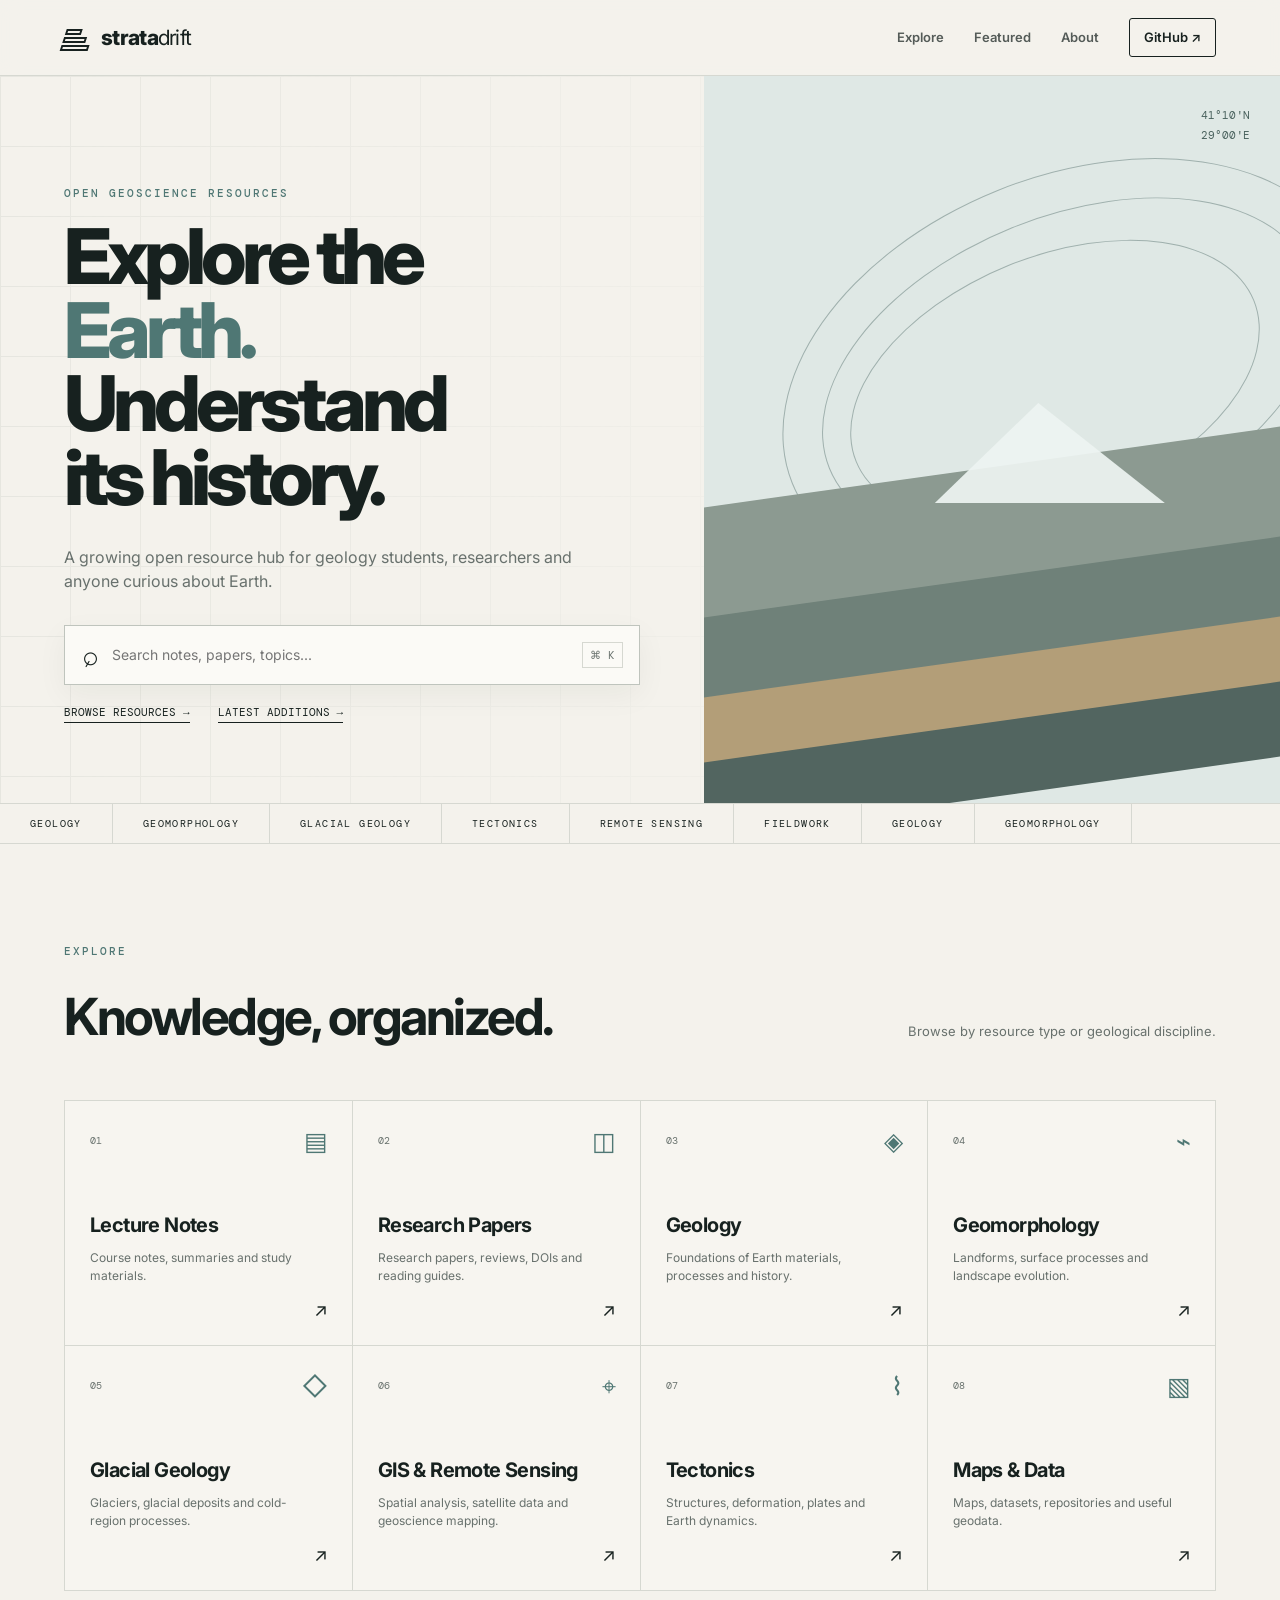
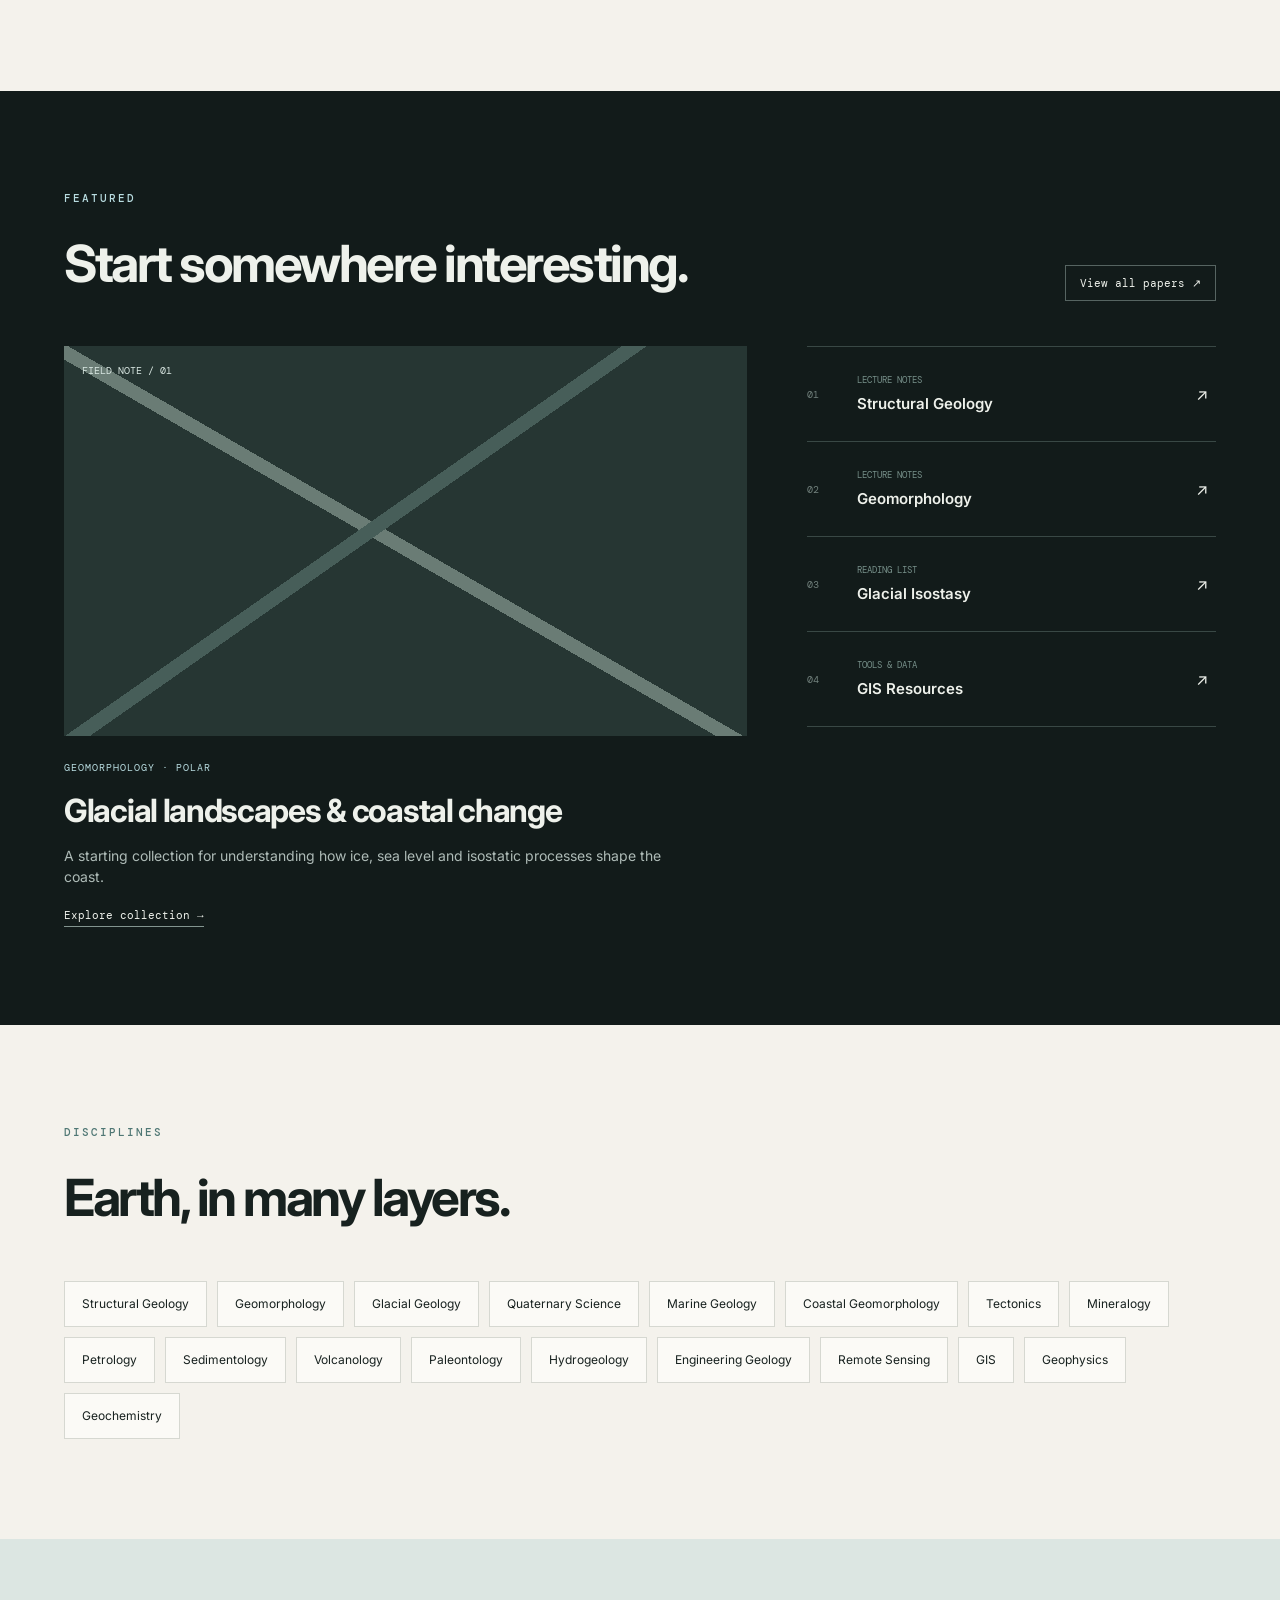
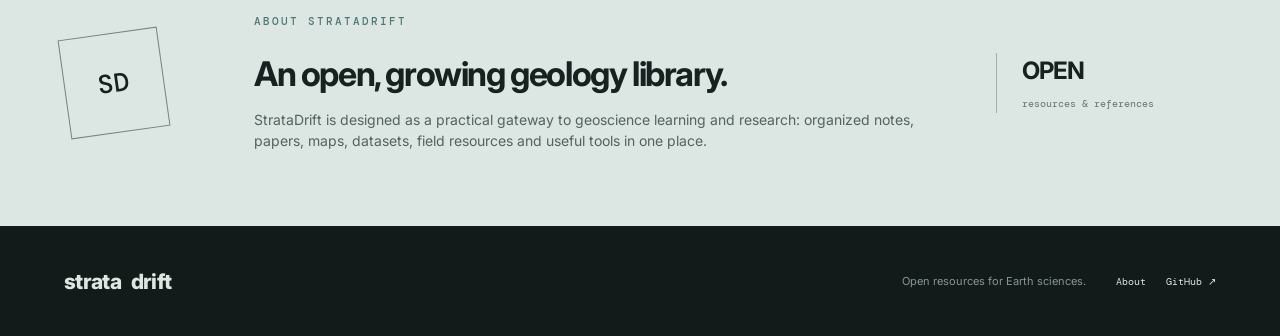
==== index.html @ a442f9f6 "Add files via upload" ====
<!DOCTYPE html>
<html lang="en">
<head>
  <meta charset="UTF-8">
  <meta name="viewport" content="width=device-width, initial-scale=1.0">
  <meta name="description" content="StrataDrift — an open geoscience resource hub for lecture notes, research papers, maps, data and field resources.">
  <title>StrataDrift | Open Geoscience Resources</title>
  <link rel="preconnect" href="https://fonts.googleapis.com">
  <link rel="preconnect" href="https://fonts.gstatic.com" crossorigin>
  <link href="https://fonts.googleapis.com/css2?family=DM+Mono:wght@400;500&family=Inter:wght@400;500;600;700;800&display=swap" rel="stylesheet">
  <link rel="stylesheet" href="style.css">
</head>
<body>
  <header class="site-header">
    <a class="brand" href="index.html" aria-label="StrataDrift home">
      <span class="brand-mark"><span></span><span></span><span></span></span>
      <span>strata<span>drift</span></span>
    </a>
    <nav class="nav">
      <a href="#explore">Explore</a>
      <a href="#featured">Featured</a>
      <a href="#about">About</a>
      <a class="nav-github" href="https://github.com/busracengel/stratadrift" target="_blank" rel="noopener">GitHub ↗</a>
    </nav>
    <button class="menu-btn" id="menuBtn" aria-label="Open menu">☰</button>
  </header>

  <main>
    <section class="hero">
      <div class="hero-grid"></div>
      <div class="hero-copy">
        <p class="eyebrow">OPEN GEOSCIENCE RESOURCES</p>
        <h1>Explore the<br><em>Earth.</em> Understand<br>its history.</h1>
        <p class="hero-text">
          A growing open resource hub for geology students, researchers and anyone curious about Earth.
        </p>
        <div class="search-wrap">
          <span>⌕</span>
          <input id="searchInput" type="search" placeholder="Search notes, papers, topics..." autocomplete="off">
          <kbd>⌘ K</kbd>
        </div>
        <div class="quick-links">
          <a href="#explore">Browse resources <span>→</span></a>
          <a href="#featured">Latest additions <span>→</span></a>
        </div>
      </div>
      <div class="hero-art" aria-hidden="true">
        <div class="contour contour-a"></div>
        <div class="contour contour-b"></div>
        <div class="contour contour-c"></div>
        <div class="rock-layer l1"></div>
        <div class="rock-layer l2"></div>
        <div class="rock-layer l3"></div>
        <div class="rock-layer l4"></div>
        <div class="ice-cap"></div>
        <div class="coordinate">41°10′N<br>29°00′E</div>
      </div>
    </section>

    <section class="ticker">
      <div>GEOLOGY</div><div>GEOMORPHOLOGY</div><div>GLACIAL GEOLOGY</div>
      <div>TECTONICS</div><div>REMOTE SENSING</div><div>FIELDWORK</div>
      <div>GEOLOGY</div><div>GEOMORPHOLOGY</div>
    </section>

    <section class="section" id="explore">
      <div class="section-heading">
        <div>
          <p class="eyebrow">EXPLORE</p>
          <h2>Knowledge, organized.</h2>
        </div>
        <p class="section-note">Browse by resource type or geological discipline.</p>
      </div>

      <div class="resource-grid" id="resourceGrid">
        <a class="resource-card" data-search="lecture notes ders notları geology" href="pages/notes.html">
          <span class="card-number">01</span>
          <span class="card-icon">▤</span>
          <h3>Lecture Notes</h3>
          <p>Course notes, summaries and study materials.</p>
          <span class="card-arrow">↗</span>
        </a>
        <a class="resource-card" data-search="papers articles research makale" href="pages/papers.html">
          <span class="card-number">02</span>
          <span class="card-icon">◫</span>
          <h3>Research Papers</h3>
          <p>Research papers, reviews, DOIs and reading guides.</p>
          <span class="card-arrow">↗</span>
        </a>
        <a class="resource-card" data-search="geology general earth science" href="#disciplines">
          <span class="card-number">03</span>
          <span class="card-icon">◈</span>
          <h3>Geology</h3>
          <p>Foundations of Earth materials, processes and history.</p>
          <span class="card-arrow">↗</span>
        </a>
        <a class="resource-card" data-search="geomorphology landforms surface processes" href="#disciplines">
          <span class="card-number">04</span>
          <span class="card-icon">⌁</span>
          <h3>Geomorphology</h3>
          <p>Landforms, surface processes and landscape evolution.</p>
          <span class="card-arrow">↗</span>
        </a>
        <a class="resource-card" data-search="glacial glaciology ice glacier moraine till" href="#disciplines">
          <span class="card-number">05</span>
          <span class="card-icon">◇</span>
          <h3>Glacial Geology</h3>
          <p>Glaciers, glacial deposits and cold-region processes.</p>
          <span class="card-arrow">↗</span>
        </a>
        <a class="resource-card" data-search="gis remote sensing satellite qgis" href="#disciplines">
          <span class="card-number">06</span>
          <span class="card-icon">⌖</span>
          <h3>GIS & Remote Sensing</h3>
          <p>Spatial analysis, satellite data and geoscience mapping.</p>
          <span class="card-arrow">↗</span>
        </a>
        <a class="resource-card" data-search="tectonics structural geology faults folds" href="#disciplines">
          <span class="card-number">07</span>
          <span class="card-icon">⌇</span>
          <h3>Tectonics</h3>
          <p>Structures, deformation, plates and Earth dynamics.</p>
          <span class="card-arrow">↗</span>
        </a>
        <a class="resource-card" data-search="maps data datasets geological maps" href="pages/maps.html">
          <span class="card-number">08</span>
          <span class="card-icon">▧</span>
          <h3>Maps & Data</h3>
          <p>Maps, datasets, repositories and useful geodata.</p>
          <span class="card-arrow">↗</span>
        </a>
      </div>
      <p class="no-results" id="noResults">No matching resources found.</p>
    </section>

    <section class="dark-section" id="featured">
      <div class="section-heading light">
        <div>
          <p class="eyebrow">FEATURED</p>
          <h2>Start somewhere interesting.</h2>
        </div>
        <a class="outline-link" href="pages/papers.html">View all papers ↗</a>
      </div>

      <div class="featured-grid">
        <article class="feature-main">
          <div class="feature-image">
            <span class="image-label">FIELD NOTE / 01</span>
            <div class="mountain"></div>
          </div>
          <div class="feature-meta">GEOMORPHOLOGY · POLAR</div>
          <h3>Glacial landscapes & coastal change</h3>
          <p>A starting collection for understanding how ice, sea level and isostatic processes shape the coast.</p>
          <a href="pages/papers.html">Explore collection →</a>
        </article>

        <div class="feature-list">
          <a href="pages/notes.html" class="feature-item">
            <span>01</span><div><small>LECTURE NOTES</small><strong>Structural Geology</strong></div><b>↗</b>
          </a>
          <a href="pages/notes.html" class="feature-item">
            <span>02</span><div><small>LECTURE NOTES</small><strong>Geomorphology</strong></div><b>↗</b>
          </a>
          <a href="pages/papers.html" class="feature-item">
            <span>03</span><div><small>READING LIST</small><strong>Glacial Isostasy</strong></div><b>↗</b>
          </a>
          <a href="pages/maps.html" class="feature-item">
            <span>04</span><div><small>TOOLS & DATA</small><strong>GIS Resources</strong></div><b>↗</b>
          </a>
        </div>
      </div>
    </section>

    <section class="section disciplines" id="disciplines">
      <div class="section-heading">
        <div>
          <p class="eyebrow">DISCIPLINES</p>
          <h2>Earth, in many layers.</h2>
        </div>
      </div>
      <div class="discipline-cloud">
        <span>Structural Geology</span><span>Geomorphology</span><span>Glacial Geology</span>
        <span>Quaternary Science</span><span>Marine Geology</span><span>Coastal Geomorphology</span>
        <span>Tectonics</span><span>Mineralogy</span><span>Petrology</span>
        <span>Sedimentology</span><span>Volcanology</span><span>Paleontology</span>
        <span>Hydrogeology</span><span>Engineering Geology</span><span>Remote Sensing</span>
        <span>GIS</span><span>Geophysics</span><span>Geochemistry</span>
      </div>
    </section>

    <section class="about" id="about">
      <div class="about-mark">SD</div>
      <div>
        <p class="eyebrow">ABOUT STRATADRIFT</p>
        <h2>An open, growing geology library.</h2>
        <p>
          StrataDrift is designed as a practical gateway to geoscience learning and research:
          organized notes, papers, maps, datasets, field resources and useful tools in one place.
        </p>
      </div>
      <div class="about-stat"><strong>OPEN</strong><span>resources & references</span></div>
    </section>
  </main>

  <footer>
    <div class="brand footer-brand">strata<span>drift</span></div>
    <p>Open resources for Earth sciences.</p>
    <div class="footer-links">
      <a href="#about">About</a>
      <a href="https://github.com/busracengel/stratadrift" target="_blank" rel="noopener">GitHub ↗</a>
    </div>
  </footer>

  <script src="script.js"></script>
</body>
</html>
---- style.css ----
:root {
  --bg: #f4f2ec;
  --paper: #fbfaf6;
  --ink: #17211f;
  --muted: #68716d;
  --line: #d6d8d1;
  --dark: #121b1a;
  --ice: #b8dce0;
  --sand: #d7c6a4;
  --accent: #4f7774;
  --mono: "DM Mono", monospace;
  --sans: "Inter", sans-serif;
}
* { box-sizing: border-box; }
html { scroll-behavior: smooth; }
body { margin:0; background:var(--bg); color:var(--ink); font-family:var(--sans); line-height:1.5; }
a { color:inherit; text-decoration:none; }
.site-header { height:76px; display:flex; align-items:center; justify-content:space-between; padding:0 5vw; border-bottom:1px solid var(--line); background:rgba(244,242,236,.92); backdrop-filter:blur(10px); position:sticky; top:0; z-index:20; }
.brand { display:flex; align-items:center; gap:10px; font-size:21px; font-weight:800; letter-spacing:-.7px; }
.brand > span:last-child > span { font-weight:400; }
.brand-mark { width:27px; height:27px; display:flex; flex-direction:column; justify-content:flex-end; gap:2px; transform:skew(-18deg); }
.brand-mark span { display:block; height:6px; border:2px solid var(--ink); }
.brand-mark span:nth-child(1){width:16px}.brand-mark span:nth-child(2){width:23px}.brand-mark span:nth-child(3){width:28px}
.nav { display:flex; align-items:center; gap:30px; font-size:13px; font-weight:600; }
.nav a { opacity:.72; transition:.2s; }
.nav a:hover { opacity:1; }
.nav-github { border:1px solid var(--ink); padding:9px 14px; border-radius:3px; opacity:1!important; }
.menu-btn { display:none; background:none; border:0; font-size:24px; }
.hero { min-height:650px; position:relative; overflow:hidden; display:grid; grid-template-columns:55% 45%; border-bottom:1px solid var(--line); }
.hero-grid { position:absolute; inset:0; opacity:.45; background-image:linear-gradient(var(--line) 1px,transparent 1px),linear-gradient(90deg,var(--line) 1px,transparent 1px); background-size:70px 70px; mask-image:linear-gradient(90deg,black,transparent 78%); }
.hero-copy { padding:110px 5vw 80px; position:relative; z-index:2; }
.eyebrow { font:500 11px var(--mono); letter-spacing:2px; color:var(--accent); margin:0 0 20px; }
h1,h2,h3,p { margin-top:0; }
h1 { font-size:clamp(52px,6vw,88px); line-height:.96; letter-spacing:-5px; margin-bottom:30px; font-weight:800; }
h1 em { color:var(--accent); font-style:normal; }
.hero-text { max-width:540px; color:var(--muted); font-size:16px; margin-bottom:32px; }
.search-wrap { width:min(610px,100%); height:60px; background:var(--paper); border:1px solid #bfc4bd; display:flex; align-items:center; gap:12px; padding:0 16px; box-shadow:0 10px 30px rgba(20,30,28,.05); }
.search-wrap > span { font-size:28px; line-height:0; transform:rotate(-15deg); }
.search-wrap input { flex:1; border:0; outline:0; background:transparent; font:14px var(--sans); color:var(--ink); }
.search-wrap kbd { font:11px var(--mono); border:1px solid var(--line); padding:5px 7px; color:var(--muted); }
.quick-links { display:flex; gap:28px; margin-top:20px; font:11px var(--mono); text-transform:uppercase; }
.quick-links a { border-bottom:1px solid var(--ink); padding-bottom:3px; }
.hero-art { position:relative; min-height:650px; background:#dfe8e5; overflow:hidden; }
.contour { position:absolute; border:1px solid rgba(42,72,69,.35); border-radius:50%; }
.contour-a { width:600px;height:390px;right:-90px;top:100px;transform:rotate(-22deg); }
.contour-b { width:520px;height:310px;right:-50px;top:140px;transform:rotate(-22deg); }
.contour-c { width:430px;height:250px;right:10px;top:180px;transform:rotate(-22deg); }
.rock-layer { position:absolute; left:0; right:-10%; transform:skewY(-8deg); }
.l1 { height:130px; bottom:210px; background:#8c9a91; }
.l2 { height:100px; bottom:130px; background:#6f8179; }
.l3 { height:80px; bottom:70px; background:#b39e78; }
.l4 { height:75px; bottom:10px; background:#526560; }
.ice-cap { position:absolute; width:230px;height:100px; right:20%; bottom:300px; background:#eef5f2; clip-path:polygon(0 100%,45% 0,100% 100%); opacity:.92; }
.coordinate { position:absolute; right:30px; top:30px; font:11px var(--mono); line-height:1.8; color:#49615d; }
.ticker { display:flex; overflow:hidden; border-bottom:1px solid var(--line); white-space:nowrap; font:10px var(--mono); letter-spacing:1.4px; }
.ticker div { padding:13px 30px; border-right:1px solid var(--line); }
.section { padding:100px 5vw; max-width:1500px; margin:auto; }
.section-heading { display:flex; justify-content:space-between; align-items:end; gap:30px; margin-bottom:45px; }
.section-heading h2 { font-size:clamp(35px,4vw,55px); letter-spacing:-2.5px; margin:0; }
.section-note { color:var(--muted); max-width:330px; font-size:13px; }
.resource-grid { display:grid; grid-template-columns:repeat(4,1fr); border-top:1px solid var(--line); border-left:1px solid var(--line); }
.resource-card { min-height:245px; padding:25px; border-right:1px solid var(--line); border-bottom:1px solid var(--line); position:relative; background:rgba(251,250,246,.35); transition:.25s; }
.resource-card:hover { background:var(--paper); transform:translateY(-3px); box-shadow:0 15px 35px rgba(20,30,28,.06); }
.card-number { font:10px var(--mono); color:var(--muted); }
.card-icon { position:absolute; right:24px; top:22px; font-size:25px; color:var(--accent); }
.resource-card h3 { margin:60px 0 9px; font-size:20px; letter-spacing:-.6px; }
.resource-card p { color:var(--muted); font-size:12px; max-width:220px; }
.card-arrow { position:absolute; right:24px; bottom:22px; font-size:18px; }
.no-results { display:none; color:var(--muted); padding:30px 0; font-size:14px; }
.dark-section { background:var(--dark); color:#eef1eb; padding:100px 5vw; }
.light .eyebrow { color:var(--ice); }
.outline-link { border:1px solid #566461; padding:10px 14px; font:11px var(--mono); }
.featured-grid { max-width:1500px; margin:auto; display:grid; grid-template-columns:1.25fr .75fr; gap:60px; }
.feature-image { height:390px; background:#263633; position:relative; overflow:hidden; margin-bottom:25px; }
.image-label { position:absolute; top:18px; left:18px; font:10px var(--mono); color:#d8e6e1; z-index:2; }
.mountain { position:absolute; inset:0; background:linear-gradient(145deg,transparent 45%,#536c66 45%,#536c66 47%,transparent 47%),linear-gradient(30deg,transparent 48%,#81948c 48%,#81948c 50%,transparent 50%); opacity:.75; }
.feature-meta { font:10px var(--mono); color:var(--ice); letter-spacing:1px; margin-bottom:13px; }
.feature-main h3 { font-size:32px; letter-spacing:-1.3px; margin-bottom:10px; }
.feature-main p { color:#aebbb7; max-width:620px; font-size:14px; }
.feature-main > a { font:11px var(--mono); border-bottom:1px solid #82948f; padding-bottom:4px; }
.feature-list { border-top:1px solid #394845; }
.feature-item { min-height:95px; border-bottom:1px solid #394845; display:grid; grid-template-columns:35px 1fr 20px; align-items:center; gap:15px; }
.feature-item > span { font:10px var(--mono); color:#71807c; }
.feature-item small { display:block; font:9px var(--mono); color:#77908a; margin-bottom:5px; }
.feature-item strong { font-size:15px; font-weight:600; }
.feature-item b { font-size:16px; font-weight:400; }
.discipline-cloud { display:flex; flex-wrap:wrap; gap:10px; }
.discipline-cloud span { padding:13px 17px; border:1px solid var(--line); background:var(--paper); font-size:12px; transition:.2s; }
.discipline-cloud span:hover { border-color:var(--accent); color:var(--accent); }
.about { padding:75px 5vw; background:#dce6e2; display:grid; grid-template-columns:140px 1fr 220px; align-items:center; gap:50px; }
.about-mark { width:100px;height:100px;border:1px solid #718680; display:grid;place-items:center;font:500 26px var(--mono); transform:rotate(-8deg); }
.about h2 { font-size:34px; letter-spacing:-1.4px; margin-bottom:10px; }
.about p:not(.eyebrow) { max-width:680px; color:#53635f; font-size:14px; margin:0; }
.about-stat { border-left:1px solid #9eaea9; padding-left:25px; }
.about-stat strong { display:block; font-size:24px; letter-spacing:-1px; }
.about-stat span { color:#65746f; font:10px var(--mono); }
footer { min-height:110px; padding:35px 5vw; background:var(--dark); color:#dfe6e2; display:flex; align-items:center; gap:30px; }
.footer-brand { margin-right:auto; }
footer p { margin:0; color:#879692; font-size:11px; }
.footer-links { display:flex; gap:20px; font:10px var(--mono); }
@media (max-width: 900px) {
  .hero { grid-template-columns:1fr; }
  .hero-copy { padding:80px 6vw 60px; }
  .hero-art { min-height:380px; }
  .resource-grid { grid-template-columns:repeat(2,1fr); }
  .featured-grid { grid-template-columns:1fr; }
  .about { grid-template-columns:100px 1fr; }
  .about-stat { grid-column:2; }
}
@media (max-width: 620px) {
  .site-header { padding:0 5vw; }
  .nav { display:none; position:absolute; top:76px; left:0; right:0; background:var(--paper); padding:20px 5vw; border-bottom:1px solid var(--line); flex-direction:column; align-items:flex-start; }
  .nav.open { display:flex; }
  .menu-btn { display:block; }
  h1 { letter-spacing:-3px; }
  .hero-copy { padding-top:65px; }
  .resource-grid { grid-template-columns:1fr; }
  .section, .dark-section { padding:70px 6vw; }
  .section-heading { align-items:flex-start; flex-direction:column; }
  .feature-image { height:280px; }
  .about { grid-template-columns:1fr; padding:60px 6vw; gap:25px; }
  .about-stat { grid-column:auto; border-left:0; border-top:1px solid #9eaea9; padding:20px 0 0; }
  footer { flex-wrap:wrap; }
  footer p { width:100%; order:3; }
}
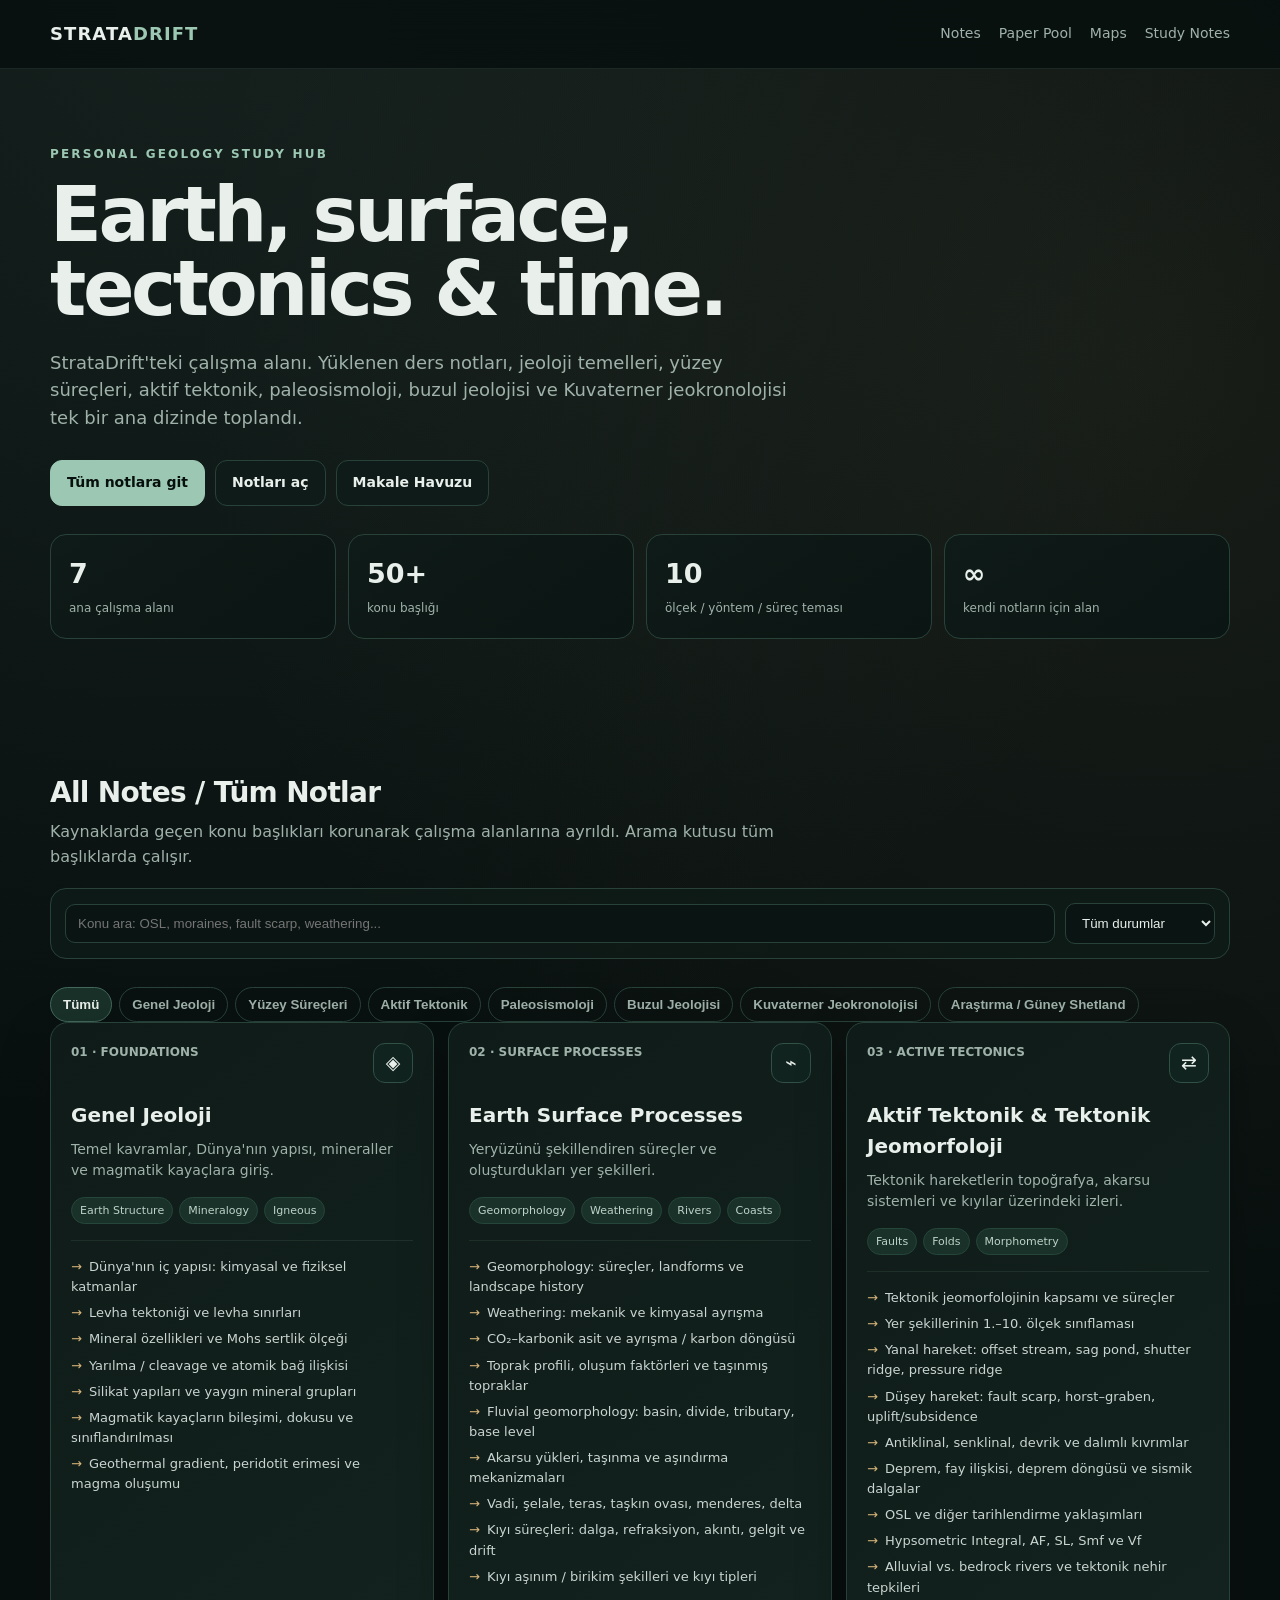
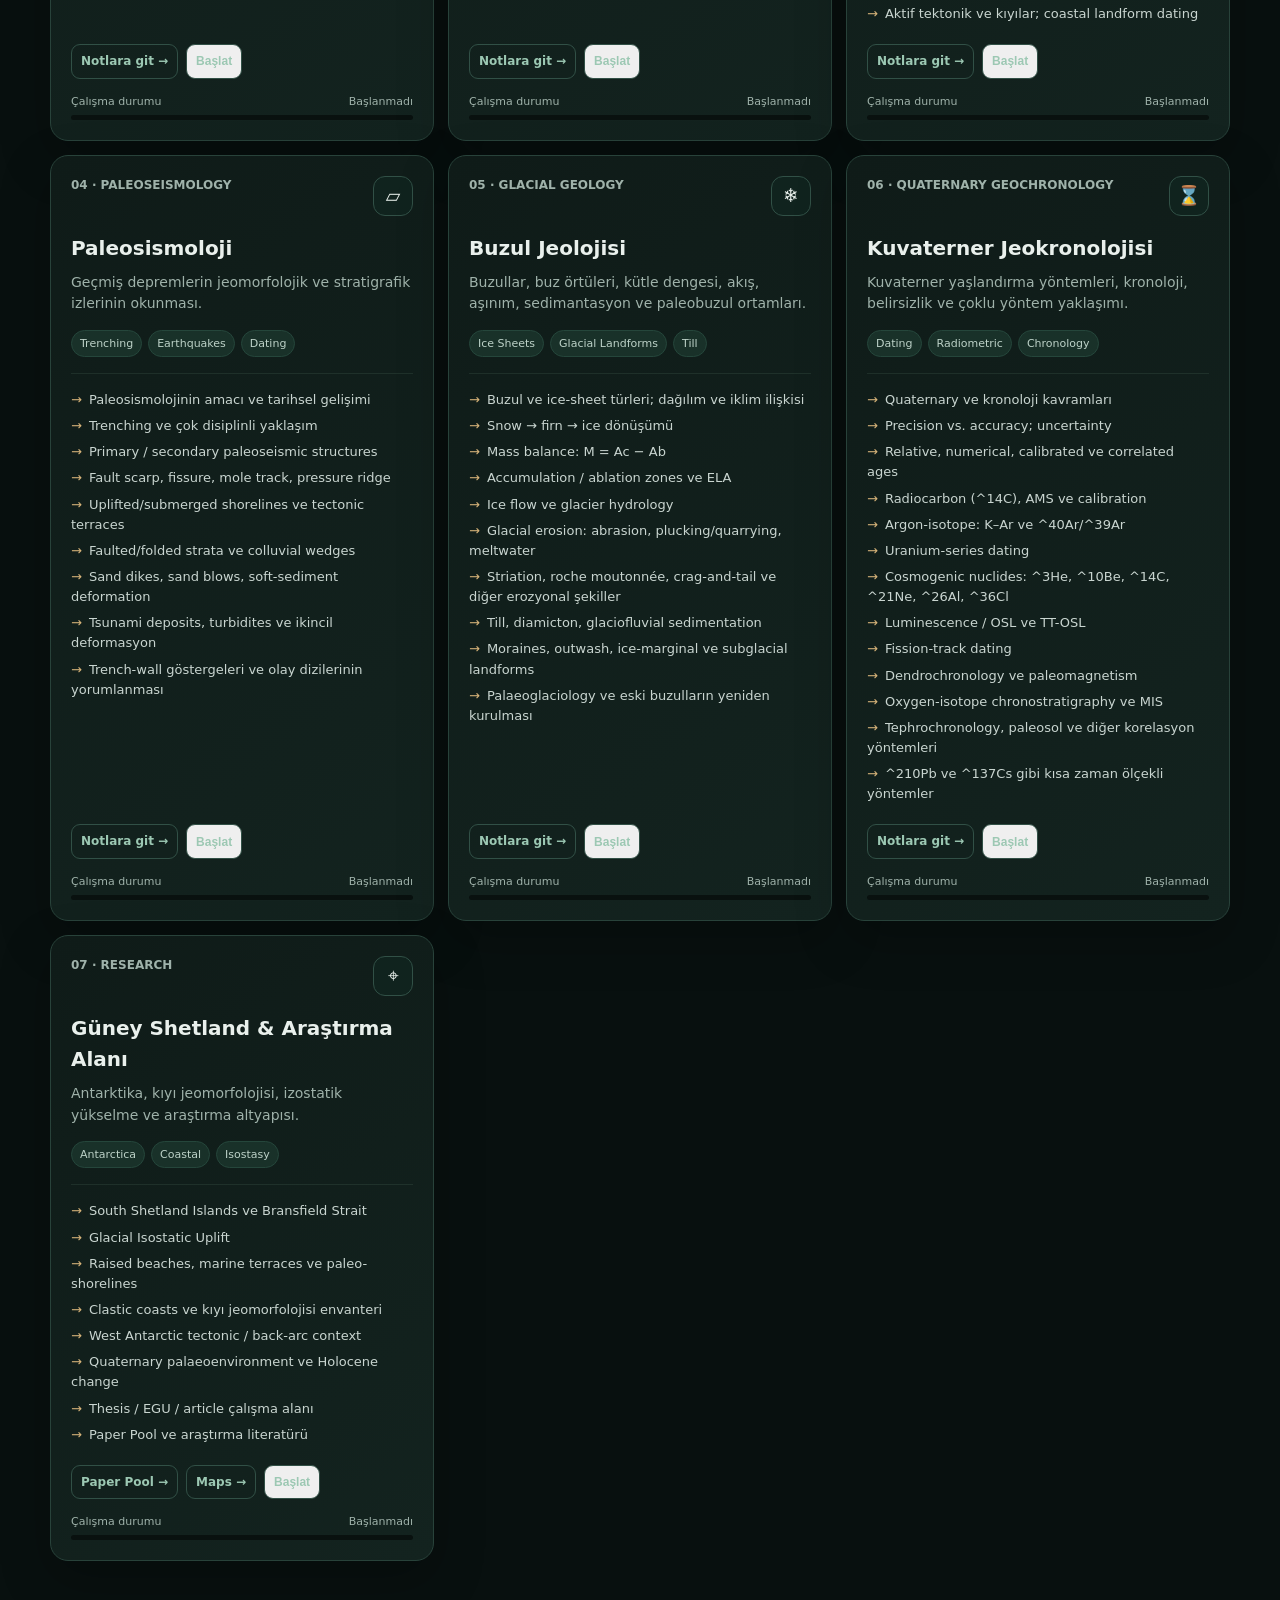
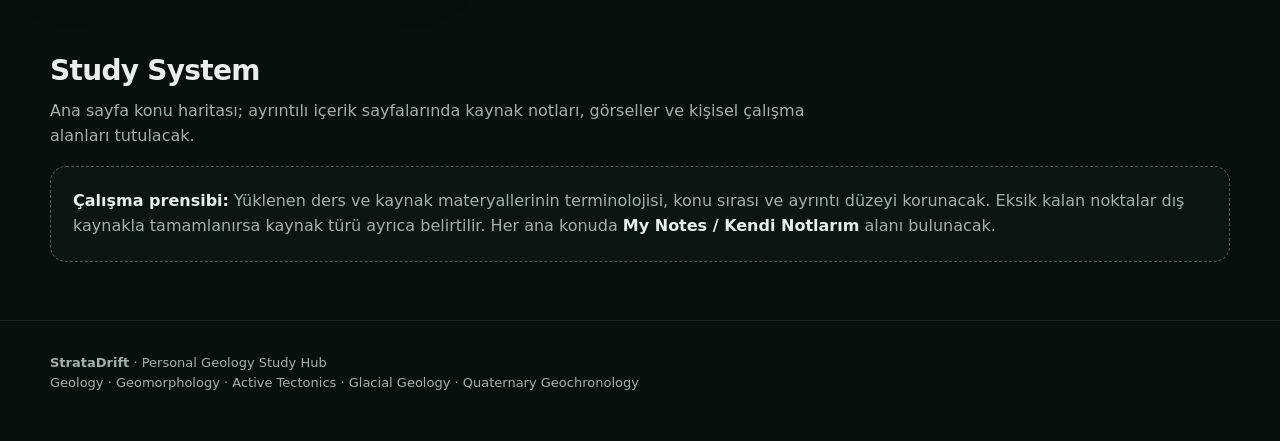
==== commit 55f8d496: "Add files via upload" ====
--- a/index.html
+++ b/index.html
@@ -1,216 +1,397 @@
 <!DOCTYPE html>
-<html lang="en">
+<html lang="tr">
 <head>
-  <meta charset="UTF-8">
-  <meta name="viewport" content="width=device-width, initial-scale=1.0">
-  <meta name="description" content="StrataDrift — an open geoscience resource hub for lecture notes, research papers, maps, data and field resources.">
-  <title>StrataDrift | Open Geoscience Resources</title>
-  <link rel="preconnect" href="https://fonts.googleapis.com">
-  <link rel="preconnect" href="https://fonts.gstatic.com" crossorigin>
-  <link href="https://fonts.googleapis.com/css2?family=DM+Mono:wght@400;500&family=Inter:wght@400;500;600;700;800&display=swap" rel="stylesheet">
-  <link rel="stylesheet" href="style.css">
+<meta charset="UTF-8">
+<meta name="viewport" content="width=device-width, initial-scale=1.0">
+<title>StrataDrift — Geology Study Hub</title>
+<meta name="description" content="StrataDrift — Büşra'nın jeoloji, jeomorfoloji, tektonik, buzul jeolojisi ve Kuvaterner jeokronolojisi çalışma alanı.">
+<style>
+:root{
+  --bg:#08100f; --panel:#0f1b18; --panel2:#13231f; --line:#28423a;
+  --text:#e9f0ec; --muted:#9fb2aa; --accent:#9cc8b3; --accent2:#d8b47a;
+  --tag:#193129; --shadow:0 18px 50px rgba(0,0,0,.25);
+}
+*{box-sizing:border-box}
+html{scroll-behavior:smooth}
+body{
+  margin:0;background:
+  radial-gradient(circle at 15% 0%,rgba(156,200,179,.09),transparent 30%),
+  radial-gradient(circle at 90% 10%,rgba(216,180,122,.08),transparent 28%),
+  var(--bg);color:var(--text);
+  font-family:Inter,ui-sans-serif,system-ui,-apple-system,BlinkMacSystemFont,"Segoe UI",sans-serif;
+  line-height:1.55;
+}
+a{color:inherit;text-decoration:none}
+.container{width:min(1180px,calc(100% - 36px));margin:auto}
+header{
+  position:sticky;top:0;z-index:20;
+  backdrop-filter:blur(16px);
+  background:rgba(8,16,15,.84);border-bottom:1px solid rgba(156,200,179,.12)
+}
+.nav{height:68px;display:flex;align-items:center;justify-content:space-between;gap:20px}
+.logo{font-weight:800;letter-spacing:.06em;font-size:18px}
+.logo span{color:var(--accent)}
+.navlinks{display:flex;gap:18px;color:var(--muted);font-size:14px}
+.navlinks a:hover{color:var(--text)}
+.hero{padding:76px 0 48px}
+.eyebrow{
+  color:var(--accent);font-size:12px;font-weight:800;letter-spacing:.18em;
+  text-transform:uppercase;margin-bottom:14px
+}
+h1{font-size:clamp(40px,7vw,76px);line-height:.98;margin:0 0 22px;letter-spacing:-.045em}
+.hero p{max-width:760px;color:var(--muted);font-size:18px;margin:0}
+.hero-actions{display:flex;flex-wrap:wrap;gap:10px;margin-top:28px}
+.btn{
+  display:inline-flex;align-items:center;justify-content:center;
+  padding:11px 16px;border:1px solid var(--line);border-radius:12px;
+  background:var(--panel);font-weight:700;font-size:14px
+}
+.btn.primary{background:var(--accent);color:#07100d;border-color:var(--accent)}
+.btn:hover{transform:translateY(-1px)}
+.stats{display:grid;grid-template-columns:repeat(4,1fr);gap:12px;margin:28px 0 54px}
+.stat{padding:18px;border:1px solid var(--line);border-radius:16px;background:linear-gradient(145deg,var(--panel),#0b1513)}
+.stat strong{display:block;font-size:27px}.stat span{color:var(--muted);font-size:12px}
+.toolbar{
+  display:flex;gap:10px;flex-wrap:wrap;align-items:center;
+  margin:0 0 28px;padding:14px;border:1px solid var(--line);
+  background:rgba(15,27,24,.78);border-radius:16px
+}
+.search{flex:1;min-width:240px}
+input,select{
+  width:100%;background:#0a1412;color:var(--text);border:1px solid var(--line);
+  border-radius:10px;padding:11px 12px;outline:none
+}
+input:focus,select:focus{border-color:var(--accent)}
+.filters{display:flex;gap:7px;flex-wrap:wrap}
+.filter{
+  border:1px solid var(--line);background:transparent;color:var(--muted);
+  padding:9px 12px;border-radius:999px;cursor:pointer;font-weight:700
+}
+.filter.active,.filter:hover{background:var(--tag);color:var(--text);border-color:#42695b}
+.section{padding:30px 0 58px}
+.section-head{display:flex;justify-content:space-between;gap:20px;align-items:end;margin-bottom:18px}
+.section h2{font-size:28px;margin:0;letter-spacing:-.025em}
+.section-intro{color:var(--muted);max-width:760px;margin:6px 0 0}
+.grid{display:grid;grid-template-columns:repeat(3,1fr);gap:14px}
+.card{
+  background:linear-gradient(145deg,var(--panel),var(--panel2));
+  border:1px solid var(--line);border-radius:18px;padding:20px;
+  box-shadow:var(--shadow);transition:.18s ease;display:flex;flex-direction:column;min-height:245px
+}
+.card:hover{transform:translateY(-3px);border-color:#42695b}
+.card-top{display:flex;justify-content:space-between;gap:10px;align-items:start}
+.num{font-size:12px;color:var(--muted);font-weight:800}
+.icon{
+  width:40px;height:40px;border:1px solid #315046;border-radius:12px;
+  display:grid;place-items:center;background:#10231e;font-size:19px
+}
+.card h3{margin:17px 0 8px;font-size:20px}
+.card p{margin:0;color:var(--muted);font-size:14px}
+.tags{display:flex;gap:6px;flex-wrap:wrap;margin-top:15px}
+.tag{font-size:11px;color:#bdd2c8;background:var(--tag);border:1px solid #25463b;border-radius:999px;padding:4px 8px}
+.topics{margin:16px 0 0;padding:0;list-style:none;border-top:1px solid rgba(156,200,179,.1);padding-top:13px}
+.topics li{font-size:13px;color:#c9d5d0;padding:3px 0}
+.topics li::before{content:"→";color:var(--accent2);margin-right:7px}
+.card-foot{margin-top:auto;padding-top:17px;display:flex;gap:8px;flex-wrap:wrap}
+.smallbtn{font-size:12px;font-weight:800;color:var(--accent);border:1px solid #315046;border-radius:9px;padding:7px 9px}
+.smallbtn:hover{background:var(--tag)}
+.progress-wrap{margin-top:14px}
+.progress-label{display:flex;justify-content:space-between;font-size:11px;color:var(--muted);margin-bottom:5px}
+.progress{height:5px;background:#09110f;border-radius:99px;overflow:hidden}
+.progress i{display:block;height:100%;width:0;background:var(--accent)}
+.notes{
+  border:1px dashed #416157;border-radius:16px;padding:22px;
+  background:rgba(15,27,24,.55);color:var(--muted)
+}
+.notes strong{color:var(--text)}
+footer{border-top:1px solid rgba(156,200,179,.12);padding:32px 0 48px;color:var(--muted);font-size:13px}
+.empty{display:none;padding:35px;text-align:center;color:var(--muted);border:1px dashed var(--line);border-radius:16px}
+@media(max-width:900px){.grid{grid-template-columns:repeat(2,1fr)}.stats{grid-template-columns:repeat(2,1fr)}}
+@media(max-width:600px){.container{width:min(100% - 24px,1180px)}.navlinks{display:none}.hero{padding-top:48px}.grid{grid-template-columns:1fr}.stats{grid-template-columns:1fr 1fr}.hero p{font-size:16px}}
+</style>
 </head>
 <body>
-  <header class="site-header">
-    <a class="brand" href="index.html" aria-label="StrataDrift home">
-      <span class="brand-mark"><span></span><span></span><span></span></span>
-      <span>strata<span>drift</span></span>
-    </a>
-    <nav class="nav">
-      <a href="#explore">Explore</a>
-      <a href="#featured">Featured</a>
-      <a href="#about">About</a>
-      <a class="nav-github" href="https://github.com/busracengel/stratadrift" target="_blank" rel="noopener">GitHub ↗</a>
+
+<header>
+  <div class="container nav">
+    <a class="logo" href="./index.html">STRATA<span>DRIFT</span></a>
+    <nav class="navlinks">
+      <a href="#collections">Notes</a>
+      <a href="./pages/papers.html">Paper Pool</a>
+      <a href="./pages/maps.html">Maps</a>
+      <a href="./pages/notes.html">Study Notes</a>
     </nav>
-    <button class="menu-btn" id="menuBtn" aria-label="Open menu">☰</button>
-  </header>
-
-  <main>
-    <section class="hero">
-      <div class="hero-grid"></div>
-      <div class="hero-copy">
-        <p class="eyebrow">OPEN GEOSCIENCE RESOURCES</p>
-        <h1>Explore the<br><em>Earth.</em> Understand<br>its history.</h1>
-        <p class="hero-text">
-          A growing open resource hub for geology students, researchers and anyone curious about Earth.
-        </p>
-        <div class="search-wrap">
-          <span>⌕</span>
-          <input id="searchInput" type="search" placeholder="Search notes, papers, topics..." autocomplete="off">
-          <kbd>⌘ K</kbd>
-        </div>
-        <div class="quick-links">
-          <a href="#explore">Browse resources <span>→</span></a>
-          <a href="#featured">Latest additions <span>→</span></a>
-        </div>
-      </div>
-      <div class="hero-art" aria-hidden="true">
-        <div class="contour contour-a"></div>
-        <div class="contour contour-b"></div>
-        <div class="contour contour-c"></div>
-        <div class="rock-layer l1"></div>
-        <div class="rock-layer l2"></div>
-        <div class="rock-layer l3"></div>
-        <div class="rock-layer l4"></div>
-        <div class="ice-cap"></div>
-        <div class="coordinate">41°10′N<br>29°00′E</div>
-      </div>
-    </section>
-
-    <section class="ticker">
-      <div>GEOLOGY</div><div>GEOMORPHOLOGY</div><div>GLACIAL GEOLOGY</div>
-      <div>TECTONICS</div><div>REMOTE SENSING</div><div>FIELDWORK</div>
-      <div>GEOLOGY</div><div>GEOMORPHOLOGY</div>
-    </section>
-
-    <section class="section" id="explore">
-      <div class="section-heading">
-        <div>
-          <p class="eyebrow">EXPLORE</p>
-          <h2>Knowledge, organized.</h2>
-        </div>
-        <p class="section-note">Browse by resource type or geological discipline.</p>
-      </div>
-
-      <div class="resource-grid" id="resourceGrid">
-        <a class="resource-card" data-search="lecture notes ders notları geology" href="pages/notes.html">
-          <span class="card-number">01</span>
-          <span class="card-icon">▤</span>
-          <h3>Lecture Notes</h3>
-          <p>Course notes, summaries and study materials.</p>
-          <span class="card-arrow">↗</span>
-        </a>
-        <a class="resource-card" data-search="papers articles research makale" href="pages/papers.html">
-          <span class="card-number">02</span>
-          <span class="card-icon">◫</span>
-          <h3>Research Papers</h3>
-          <p>Research papers, reviews, DOIs and reading guides.</p>
-          <span class="card-arrow">↗</span>
-        </a>
-        <a class="resource-card" data-search="geology general earth science" href="#disciplines">
-          <span class="card-number">03</span>
-          <span class="card-icon">◈</span>
-          <h3>Geology</h3>
-          <p>Foundations of Earth materials, processes and history.</p>
-          <span class="card-arrow">↗</span>
-        </a>
-        <a class="resource-card" data-search="geomorphology landforms surface processes" href="#disciplines">
-          <span class="card-number">04</span>
-          <span class="card-icon">⌁</span>
-          <h3>Geomorphology</h3>
-          <p>Landforms, surface processes and landscape evolution.</p>
-          <span class="card-arrow">↗</span>
-        </a>
-        <a class="resource-card" data-search="glacial glaciology ice glacier moraine till" href="#disciplines">
-          <span class="card-number">05</span>
-          <span class="card-icon">◇</span>
-          <h3>Glacial Geology</h3>
-          <p>Glaciers, glacial deposits and cold-region processes.</p>
-          <span class="card-arrow">↗</span>
-        </a>
-        <a class="resource-card" data-search="gis remote sensing satellite qgis" href="#disciplines">
-          <span class="card-number">06</span>
-          <span class="card-icon">⌖</span>
-          <h3>GIS & Remote Sensing</h3>
-          <p>Spatial analysis, satellite data and geoscience mapping.</p>
-          <span class="card-arrow">↗</span>
-        </a>
-        <a class="resource-card" data-search="tectonics structural geology faults folds" href="#disciplines">
-          <span class="card-number">07</span>
-          <span class="card-icon">⌇</span>
-          <h3>Tectonics</h3>
-          <p>Structures, deformation, plates and Earth dynamics.</p>
-          <span class="card-arrow">↗</span>
-        </a>
-        <a class="resource-card" data-search="maps data datasets geological maps" href="pages/maps.html">
-          <span class="card-number">08</span>
-          <span class="card-icon">▧</span>
-          <h3>Maps & Data</h3>
-          <p>Maps, datasets, repositories and useful geodata.</p>
-          <span class="card-arrow">↗</span>
-        </a>
-      </div>
-      <p class="no-results" id="noResults">No matching resources found.</p>
-    </section>
-
-    <section class="dark-section" id="featured">
-      <div class="section-heading light">
-        <div>
-          <p class="eyebrow">FEATURED</p>
-          <h2>Start somewhere interesting.</h2>
-        </div>
-        <a class="outline-link" href="pages/papers.html">View all papers ↗</a>
-      </div>
-
-      <div class="featured-grid">
-        <article class="feature-main">
-          <div class="feature-image">
-            <span class="image-label">FIELD NOTE / 01</span>
-            <div class="mountain"></div>
-          </div>
-          <div class="feature-meta">GEOMORPHOLOGY · POLAR</div>
-          <h3>Glacial landscapes & coastal change</h3>
-          <p>A starting collection for understanding how ice, sea level and isostatic processes shape the coast.</p>
-          <a href="pages/papers.html">Explore collection →</a>
-        </article>
-
-        <div class="feature-list">
-          <a href="pages/notes.html" class="feature-item">
-            <span>01</span><div><small>LECTURE NOTES</small><strong>Structural Geology</strong></div><b>↗</b>
-          </a>
-          <a href="pages/notes.html" class="feature-item">
-            <span>02</span><div><small>LECTURE NOTES</small><strong>Geomorphology</strong></div><b>↗</b>
-          </a>
-          <a href="pages/papers.html" class="feature-item">
-            <span>03</span><div><small>READING LIST</small><strong>Glacial Isostasy</strong></div><b>↗</b>
-          </a>
-          <a href="pages/maps.html" class="feature-item">
-            <span>04</span><div><small>TOOLS & DATA</small><strong>GIS Resources</strong></div><b>↗</b>
-          </a>
-        </div>
-      </div>
-    </section>
-
-    <section class="section disciplines" id="disciplines">
-      <div class="section-heading">
-        <div>
-          <p class="eyebrow">DISCIPLINES</p>
-          <h2>Earth, in many layers.</h2>
-        </div>
-      </div>
-      <div class="discipline-cloud">
-        <span>Structural Geology</span><span>Geomorphology</span><span>Glacial Geology</span>
-        <span>Quaternary Science</span><span>Marine Geology</span><span>Coastal Geomorphology</span>
-        <span>Tectonics</span><span>Mineralogy</span><span>Petrology</span>
-        <span>Sedimentology</span><span>Volcanology</span><span>Paleontology</span>
-        <span>Hydrogeology</span><span>Engineering Geology</span><span>Remote Sensing</span>
-        <span>GIS</span><span>Geophysics</span><span>Geochemistry</span>
-      </div>
-    </section>
-
-    <section class="about" id="about">
-      <div class="about-mark">SD</div>
-      <div>
-        <p class="eyebrow">ABOUT STRATADRIFT</p>
-        <h2>An open, growing geology library.</h2>
-        <p>
-          StrataDrift is designed as a practical gateway to geoscience learning and research:
-          organized notes, papers, maps, datasets, field resources and useful tools in one place.
-        </p>
-      </div>
-      <div class="about-stat"><strong>OPEN</strong><span>resources & references</span></div>
-    </section>
-  </main>
-
-  <footer>
-    <div class="brand footer-brand">strata<span>drift</span></div>
-    <p>Open resources for Earth sciences.</p>
-    <div class="footer-links">
-      <a href="#about">About</a>
-      <a href="https://github.com/busracengel/stratadrift" target="_blank" rel="noopener">GitHub ↗</a>
+  </div>
+</header>
+
+<main>
+<section class="hero">
+  <div class="container">
+    <div class="eyebrow">Personal geology study hub</div>
+    <h1>Earth, surface,<br>tectonics & time.</h1>
+    <p>
+      StrataDrift'teki çalışma alanı. Yüklenen ders notları, jeoloji temelleri,
+      yüzey süreçleri, aktif tektonik, paleosismoloji, buzul jeolojisi ve
+      Kuvaterner jeokronolojisi tek bir ana dizinde toplandı.
+    </p>
+    <div class="hero-actions">
+      <a class="btn primary" href="#collections">Tüm notlara git</a>
+      <a class="btn" href="./pages/notes.html">Notları aç</a>
+      <a class="btn" href="./pages/papers.html">Makale Havuzu</a>
     </div>
-  </footer>
-
-  <script src="script.js"></script>
+
+    <div class="stats">
+      <div class="stat"><strong>7</strong><span>ana çalışma alanı</span></div>
+      <div class="stat"><strong>50+</strong><span>konu başlığı</span></div>
+      <div class="stat"><strong>10</strong><span>ölçek / yöntem / süreç teması</span></div>
+      <div class="stat"><strong>∞</strong><span>kendi notların için alan</span></div>
+    </div>
+  </div>
+</section>
+
+<section id="collections" class="section">
+<div class="container">
+  <div class="section-head">
+    <div>
+      <h2>All Notes / Tüm Notlar</h2>
+      <p class="section-intro">Kaynaklarda geçen konu başlıkları korunarak çalışma alanlarına ayrıldı. Arama kutusu tüm başlıklarda çalışır.</p>
+    </div>
+  </div>
+
+  <div class="toolbar">
+    <div class="search"><input id="search" type="search" placeholder="Konu ara: OSL, moraines, fault scarp, weathering..."></div>
+    <div style="width:150px"><select id="status"><option value="all">Tüm durumlar</option><option value="todo">Başlanmadı</option><option value="reading">Çalışıyorum</option><option value="done">Tamamlandı</option></select></div>
+  </div>
+
+  <div class="filters" id="filters">
+    <button class="filter active" data-filter="all">Tümü</button>
+    <button class="filter" data-filter="foundations">Genel Jeoloji</button>
+    <button class="filter" data-filter="surface">Yüzey Süreçleri</button>
+    <button class="filter" data-filter="tectonics">Aktif Tektonik</button>
+    <button class="filter" data-filter="paleo">Paleosismoloji</button>
+    <button class="filter" data-filter="glacial">Buzul Jeolojisi</button>
+    <button class="filter" data-filter="quaternary">Kuvaterner Jeokronolojisi</button>
+    <button class="filter" data-filter="research">Araştırma / Güney Shetland</button>
+  </div>
+
+  <div class="grid" id="grid">
+
+    <article class="card" data-cat="foundations" data-search="genel jeoloji earth structure plate tectonics minerals mohs cleavage silicates mineral groups igneous rocks melting geology">
+      <div class="card-top"><span class="num">01 · FOUNDATIONS</span><div class="icon">◈</div></div>
+      <h3>Genel Jeoloji</h3>
+      <p>Temel kavramlar, Dünya'nın yapısı, mineraller ve magmatik kayaçlara giriş.</p>
+      <div class="tags"><span class="tag">Earth Structure</span><span class="tag">Mineralogy</span><span class="tag">Igneous</span></div>
+      <ul class="topics">
+        <li>Dünya'nın iç yapısı: kimyasal ve fiziksel katmanlar</li>
+        <li>Levha tektoniği ve levha sınırları</li>
+        <li>Mineral özellikleri ve Mohs sertlik ölçeği</li>
+        <li>Yarılma / cleavage ve atomik bağ ilişkisi</li>
+        <li>Silikat yapıları ve yaygın mineral grupları</li>
+        <li>Magmatik kayaçların bileşimi, dokusu ve sınıflandırılması</li>
+        <li>Geothermal gradient, peridotit erimesi ve magma oluşumu</li>
+      </ul>
+      <div class="card-foot"><a class="smallbtn" href="./pages/notes.html#general-geology">Notlara git →</a><button class="smallbtn progress-btn" data-key="foundations">Durumu değiştir</button></div>
+      <div class="progress-wrap"><div class="progress-label"><span>Çalışma durumu</span><span class="status-text"></span></div><div class="progress"><i></i></div></div>
+    </article>
+
+    <article class="card" data-cat="surface" data-search="earth surface processes geomorphology weathering erosion fluvial coastal drainage basin rivers waves tides longshore drift">
+      <div class="card-top"><span class="num">02 · SURFACE PROCESSES</span><div class="icon">⌁</div></div>
+      <h3>Earth Surface Processes</h3>
+      <p>Yeryüzünü şekillendiren süreçler ve oluşturdukları yer şekilleri.</p>
+      <div class="tags"><span class="tag">Geomorphology</span><span class="tag">Weathering</span><span class="tag">Rivers</span><span class="tag">Coasts</span></div>
+      <ul class="topics">
+        <li>Geomorphology: süreçler, landforms ve landscape history</li>
+        <li>Weathering: mekanik ve kimyasal ayrışma</li>
+        <li>CO₂–karbonik asit ve ayrışma / karbon döngüsü</li>
+        <li>Toprak profili, oluşum faktörleri ve taşınmış topraklar</li>
+        <li>Fluvial geomorphology: basin, divide, tributary, base level</li>
+        <li>Akarsu yükleri, taşınma ve aşındırma mekanizmaları</li>
+        <li>Vadi, şelale, teras, taşkın ovası, menderes, delta</li>
+        <li>Kıyı süreçleri: dalga, refraksiyon, akıntı, gelgit ve drift</li>
+        <li>Kıyı aşınım / birikim şekilleri ve kıyı tipleri</li>
+      </ul>
+      <div class="card-foot"><a class="smallbtn" href="./pages/notes.html#surface-processes">Notlara git →</a><button class="smallbtn progress-btn" data-key="surface">Durumu değiştir</button></div>
+      <div class="progress-wrap"><div class="progress-label"><span>Çalışma durumu</span><span class="status-text"></span></div><div class="progress"><i></i></div></div>
+    </article>
+
+    <article class="card" data-cat="tectonics" data-search="active tectonics tectonic geomorphology earthquakes dating geomorphic indices rivers coastlines folds faults uplift subsidence">
+      <div class="card-top"><span class="num">03 · ACTIVE TECTONICS</span><div class="icon">⇄</div></div>
+      <h3>Aktif Tektonik & Tektonik Jeomorfoloji</h3>
+      <p>Tektonik hareketlerin topoğrafya, akarsu sistemleri ve kıyılar üzerindeki izleri.</p>
+      <div class="tags"><span class="tag">Faults</span><span class="tag">Folds</span><span class="tag">Morphometry</span></div>
+      <ul class="topics">
+        <li>Tektonik jeomorfolojinin kapsamı ve süreçler</li>
+        <li>Yer şekillerinin 1.–10. ölçek sınıflaması</li>
+        <li>Yanal hareket: offset stream, sag pond, shutter ridge, pressure ridge</li>
+        <li>Düşey hareket: fault scarp, horst–graben, uplift/subsidence</li>
+        <li>Antiklinal, senklinal, devrik ve dalımlı kıvrımlar</li>
+        <li>Deprem, fay ilişkisi, deprem döngüsü ve sismik dalgalar</li>
+        <li>OSL ve diğer tarihlendirme yaklaşımları</li>
+        <li>Hypsometric Integral, AF, SL, Smf ve Vf</li>
+        <li>Alluvial vs. bedrock rivers ve tektonik nehir tepkileri</li>
+        <li>Aktif tektonik ve kıyılar; coastal landform dating</li>
+      </ul>
+      <div class="card-foot"><a class="smallbtn" href="./pages/notes.html#active-tectonics">Notlara git →</a><button class="smallbtn progress-btn" data-key="tectonics">Durumu değiştir</button></div>
+      <div class="progress-wrap"><div class="progress-label"><span>Çalışma durumu</span><span class="status-text"></span></div><div class="progress"><i></i></div></div>
+    </article>
+
+    <article class="card" data-cat="paleo" data-search="paleoseismology trenches earthquake indicators colluvial wedge fault branches unconformity sand dikes tsunami deposits archaeoseismology dendrochronology">
+      <div class="card-top"><span class="num">04 · PALEOSEISMOLOGY</span><div class="icon">▱</div></div>
+      <h3>Paleosismoloji</h3>
+      <p>Geçmiş depremlerin jeomorfolojik ve stratigrafik izlerinin okunması.</p>
+      <div class="tags"><span class="tag">Trenching</span><span class="tag">Earthquakes</span><span class="tag">Dating</span></div>
+      <ul class="topics">
+        <li>Paleosismolojinin amacı ve tarihsel gelişimi</li>
+        <li>Trenching ve çok disiplinli yaklaşım</li>
+        <li>Primary / secondary paleoseismic structures</li>
+        <li>Fault scarp, fissure, mole track, pressure ridge</li>
+        <li>Uplifted/submerged shorelines ve tectonic terraces</li>
+        <li>Faulted/folded strata ve colluvial wedges</li>
+        <li>Sand dikes, sand blows, soft-sediment deformation</li>
+        <li>Tsunami deposits, turbidites ve ikincil deformasyon</li>
+        <li>Trench-wall göstergeleri ve olay dizilerinin yorumlanması</li>
+      </ul>
+      <div class="card-foot"><a class="smallbtn" href="./pages/notes.html#paleoseismology">Notlara git →</a><button class="smallbtn progress-btn" data-key="paleo">Durumu değiştir</button></div>
+      <div class="progress-wrap"><div class="progress-label"><span>Çalışma durumu</span><span class="status-text"></span></div><div class="progress"><i></i></div></div>
+    </article>
+
+    <article class="card" data-cat="glacial" data-search="glacial geology glaciers ice sheets mass balance ice flow hydrology erosion landforms till sedimentation moraines glaciofluvial palaeoglaciology">
+      <div class="card-top"><span class="num">05 · GLACIAL GEOLOGY</span><div class="icon">❄</div></div>
+      <h3>Buzul Jeolojisi</h3>
+      <p>Buzullar, buz örtüleri, kütle dengesi, akış, aşınım, sedimantasyon ve paleobuzul ortamları.</p>
+      <div class="tags"><span class="tag">Ice Sheets</span><span class="tag">Glacial Landforms</span><span class="tag">Till</span></div>
+      <ul class="topics">
+        <li>Buzul ve ice-sheet türleri; dağılım ve iklim ilişkisi</li>
+        <li>Snow → firn → ice dönüşümü</li>
+        <li>Mass balance: M = Ac − Ab</li>
+        <li>Accumulation / ablation zones ve ELA</li>
+        <li>Ice flow ve glacier hydrology</li>
+        <li>Glacial erosion: abrasion, plucking/quarrying, meltwater</li>
+        <li>Striation, roche moutonnée, crag-and-tail ve diğer erozyonal şekiller</li>
+        <li>Till, diamicton, glaciofluvial sedimentation</li>
+        <li>Moraines, outwash, ice-marginal ve subglacial landforms</li>
+        <li>Palaeoglaciology ve eski buzulların yeniden kurulması</li>
+      </ul>
+      <div class="card-foot"><a class="smallbtn" href="./pages/notes.html#glacial-geology">Notlara git →</a><button class="smallbtn progress-btn" data-key="glacial">Durumu değiştir</button></div>
+      <div class="progress-wrap"><div class="progress-label"><span>Çalışma durumu</span><span class="status-text"></span></div><div class="progress"><i></i></div></div>
+    </article>
+
+    <article class="card" data-cat="quaternary" data-search="quaternary geochronology radiocarbon carbon 14 argon isotope ar ar u series cosmogenic luminescence osl fission track dendrochronology paleomagnetism oxygen isotope stratigraphy tephrochronology">
+      <div class="card-top"><span class="num">06 · QUATERNARY GEOCHRONOLOGY</span><div class="icon">⌛</div></div>
+      <h3>Kuvaterner Jeokronolojisi</h3>
+      <p>Kuvaterner yaşlandırma yöntemleri, kronoloji, belirsizlik ve çoklu yöntem yaklaşımı.</p>
+      <div class="tags"><span class="tag">Dating</span><span class="tag">Radiometric</span><span class="tag">Chronology</span></div>
+      <ul class="topics">
+        <li>Quaternary ve kronoloji kavramları</li>
+        <li>Precision vs. accuracy; uncertainty</li>
+        <li>Relative, numerical, calibrated ve correlated ages</li>
+        <li>Radiocarbon (^14C), AMS ve calibration</li>
+        <li>Argon-isotope: K–Ar ve ^40Ar/^39Ar</li>
+        <li>Uranium-series dating</li>
+        <li>Cosmogenic nuclides: ^3He, ^10Be, ^14C, ^21Ne, ^26Al, ^36Cl</li>
+        <li>Luminescence / OSL ve TT-OSL</li>
+        <li>Fission-track dating</li>
+        <li>Dendrochronology ve paleomagnetism</li>
+        <li>Oxygen-isotope chronostratigraphy ve MIS</li>
+        <li>Tephrochronology, paleosol ve diğer korelasyon yöntemleri</li>
+        <li>^210Pb ve ^137Cs gibi kısa zaman ölçekli yöntemler</li>
+      </ul>
+      <div class="card-foot"><a class="smallbtn" href="./pages/notes.html#quaternary-geochronology">Notlara git →</a><button class="smallbtn progress-btn" data-key="quaternary">Durumu değiştir</button></div>
+      <div class="progress-wrap"><div class="progress-label"><span>Çalışma durumu</span><span class="status-text"></span></div><div class="progress"><i></i></div></div>
+    </article>
+
+    <article class="card" data-cat="research" data-search="south shetland islands antarctica glacial isostatic uplift coastal geomorphology marine terraces raised beaches paleo shorelines west antarctica">
+      <div class="card-top"><span class="num">07 · RESEARCH</span><div class="icon">⌖</div></div>
+      <h3>Güney Shetland & Araştırma Alanı</h3>
+      <p>Antarktika, kıyı jeomorfolojisi, izostatik yükselme ve araştırma altyapısı.</p>
+      <div class="tags"><span class="tag">Antarctica</span><span class="tag">Coastal</span><span class="tag">Isostasy</span></div>
+      <ul class="topics">
+        <li>South Shetland Islands ve Bransfield Strait</li>
+        <li>Glacial Isostatic Uplift</li>
+        <li>Raised beaches, marine terraces ve paleo-shorelines</li>
+        <li>Clastic coasts ve kıyı jeomorfolojisi envanteri</li>
+        <li>West Antarctic tectonic / back-arc context</li>
+        <li>Quaternary palaeoenvironment ve Holocene change</li>
+        <li>Thesis / EGU / article çalışma alanı</li>
+        <li>Paper Pool ve araştırma literatürü</li>
+      </ul>
+      <div class="card-foot"><a class="smallbtn" href="./pages/papers.html">Paper Pool →</a><a class="smallbtn" href="./pages/maps.html">Maps →</a><button class="smallbtn progress-btn" data-key="research">Durumu değiştir</button></div>
+      <div class="progress-wrap"><div class="progress-label"><span>Çalışma durumu</span><span class="status-text"></span></div><div class="progress"><i></i></div></div>
+    </article>
+
+  </div>
+  <div class="empty" id="empty">Bu aramaya uyan bir konu bulunamadı.</div>
+</div>
+</section>
+
+<section class="section">
+<div class="container">
+  <div class="section-head">
+    <div>
+      <h2>Study System</h2>
+      <p class="section-intro">Ana sayfa konu haritası; ayrıntılı içerik sayfalarında kaynak notları, görseller ve kişisel çalışma alanları tutulacak.</p>
+    </div>
+  </div>
+  <div class="notes">
+    <strong>Çalışma prensibi:</strong> Yüklenen ders ve kaynak materyallerinin terminolojisi, konu sırası ve ayrıntı düzeyi korunacak.
+    Eksik kalan noktalar dış kaynakla tamamlanırsa kaynak türü ayrıca belirtilir. Her ana konuda <strong>My Notes / Kendi Notlarım</strong> alanı bulunacak.
+  </div>
+</div>
+</section>
+</main>
+
+<footer>
+  <div class="container">
+    <strong>StrataDrift</strong> · Personal Geology Study Hub<br>
+    Geology · Geomorphology · Active Tectonics · Glacial Geology · Quaternary Geochronology
+  </div>
+</footer>
+
+<script>
+const STORAGE='stratadrift-index-status-v1';
+const state=JSON.parse(localStorage.getItem(STORAGE)||'{}');
+const labels={todo:['Başlanmadı',0],reading:['Çalışıyorum',50],done:['Tamamlandı',100]};
+function renderStatus(){
+  document.querySelectorAll('.progress-btn').forEach(btn=>{
+    const card=btn.closest('.card'), key=btn.dataset.key;
+    const val=state[key]||'todo';
+    const [label,pct]=labels[val];
+    card.querySelector('.status-text').textContent=label;
+    card.querySelector('.progress i').style.width=pct+'%';
+    btn.textContent=val==='todo'?'Başlat':val==='reading'?'Devam ediyor':'Tamamlandı';
+  });
+}
+document.querySelectorAll('.progress-btn').forEach(btn=>{
+  btn.addEventListener('click',()=>{
+    const key=btn.dataset.key, cur=state[key]||'todo';
+    state[key]=cur==='todo'?'reading':cur==='reading'?'done':'todo';
+    localStorage.setItem(STORAGE,JSON.stringify(state)); renderStatus();
+  });
+});
+const search=document.getElementById('search'), status=document.getElementById('status');
+let active='all';
+document.querySelectorAll('.filter').forEach(b=>{
+  b.addEventListener('click',()=>{
+    document.querySelectorAll('.filter').forEach(x=>x.classList.remove('active'));
+    b.classList.add('active'); active=b.dataset.filter; apply();
+  });
+});
+search.addEventListener('input',apply); status.addEventListener('change',apply);
+function apply(){
+  const q=search.value.trim().toLowerCase(), st=status.value;
+  let visible=0;
+  document.querySelectorAll('.card').forEach(card=>{
+    const cat=card.dataset.cat, txt=card.dataset.search;
+    const matchCat=active==='all'||cat===active;
+    const matchQ=!q||txt.includes(q);
+    const key=card.querySelector('.progress-btn').dataset.key;
+    const matchSt=st==='all'||(state[key]||'todo')===st;
+    const show=matchCat&&matchQ&&matchSt;
+    card.style.display=show?'flex':'none'; if(show)visible++;
+  });
+  document.getElementById('empty').style.display=visible?'none':'block';
+}
+renderStatus(); apply();
+</script>
 </body>
-</html>
+</html>
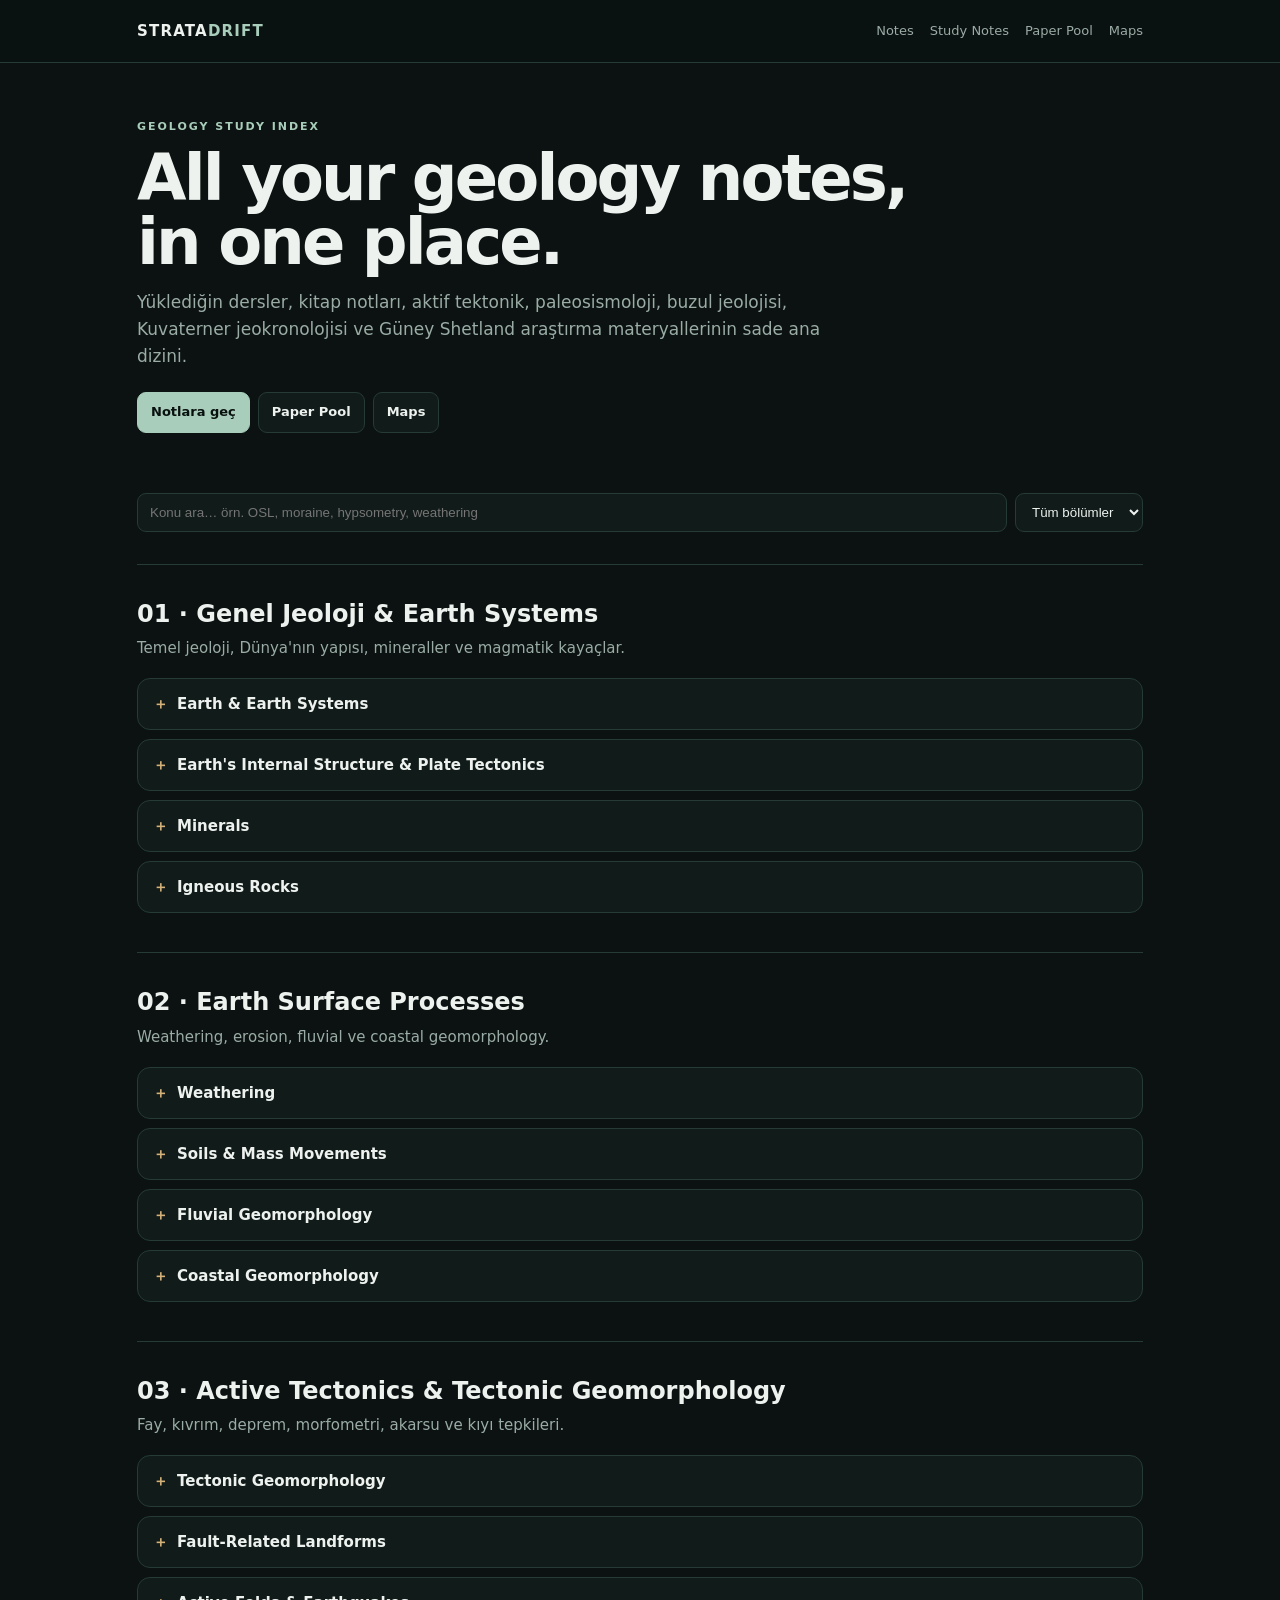
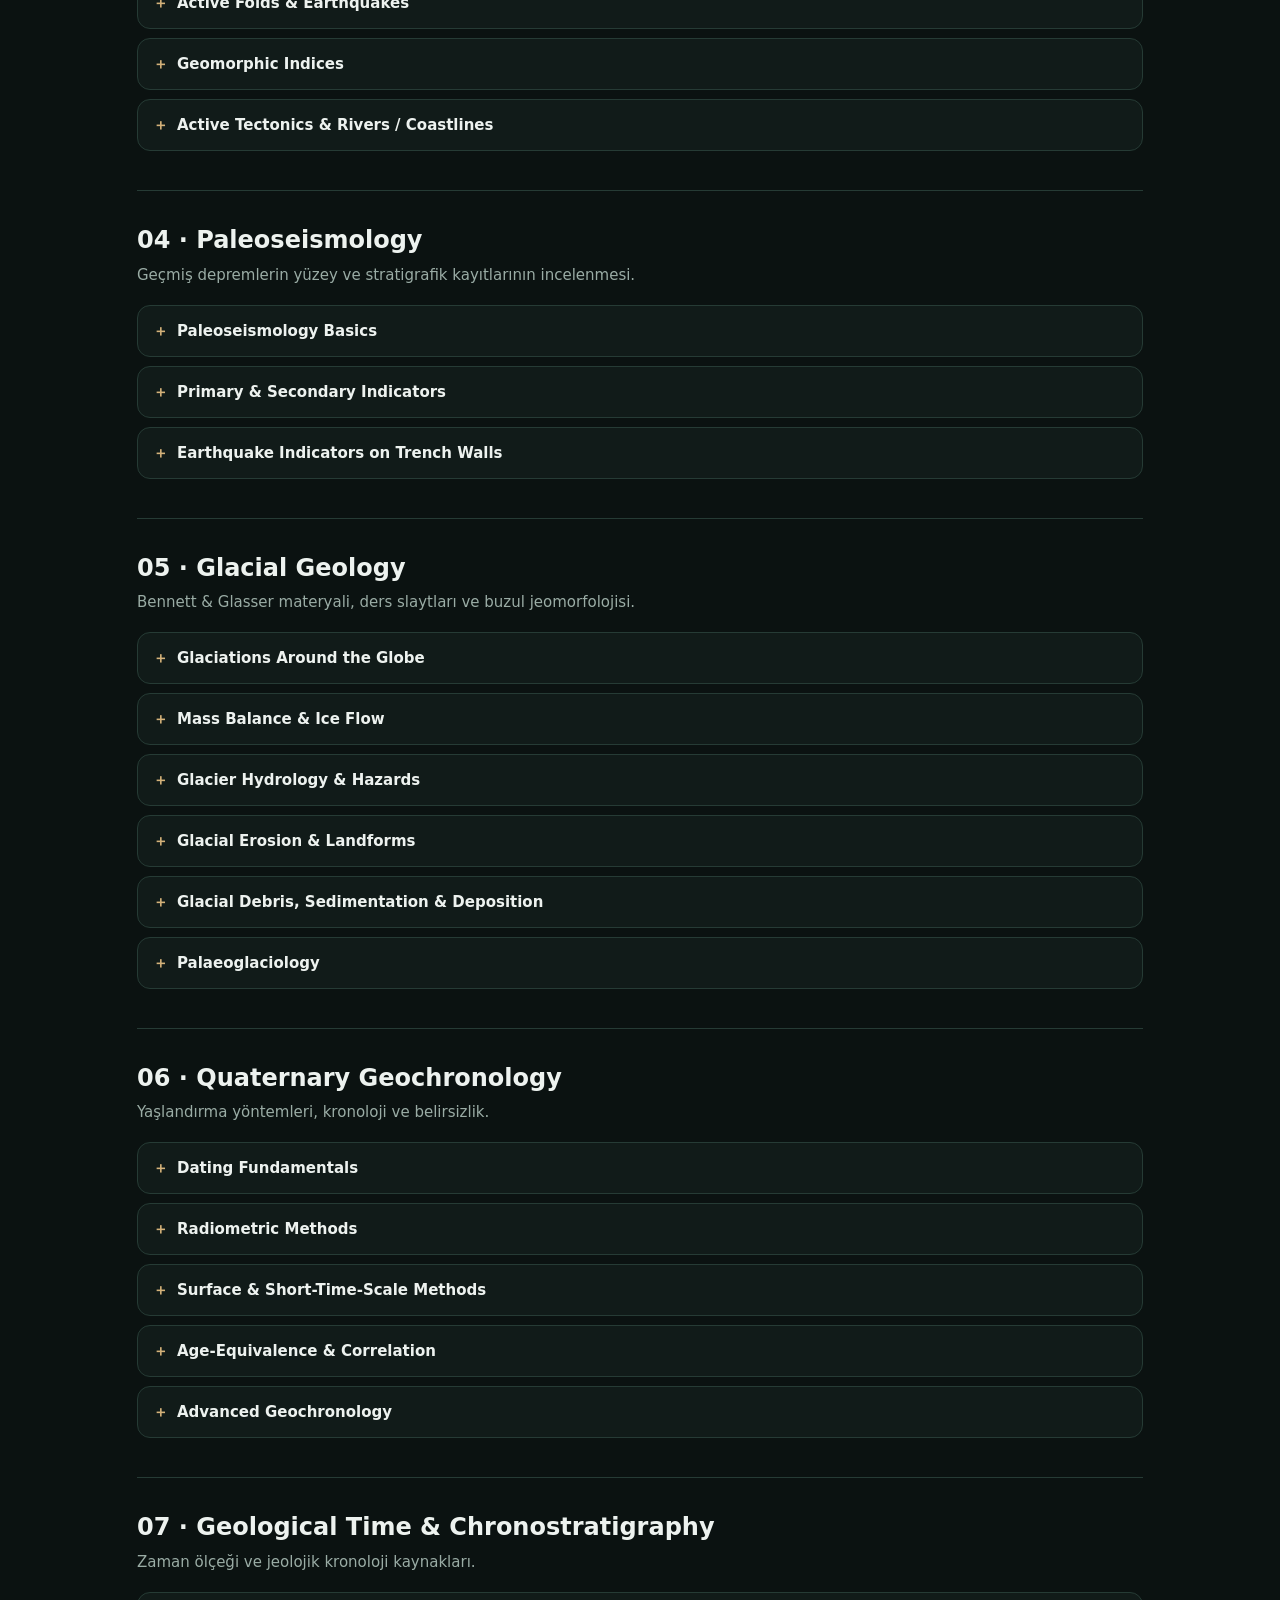
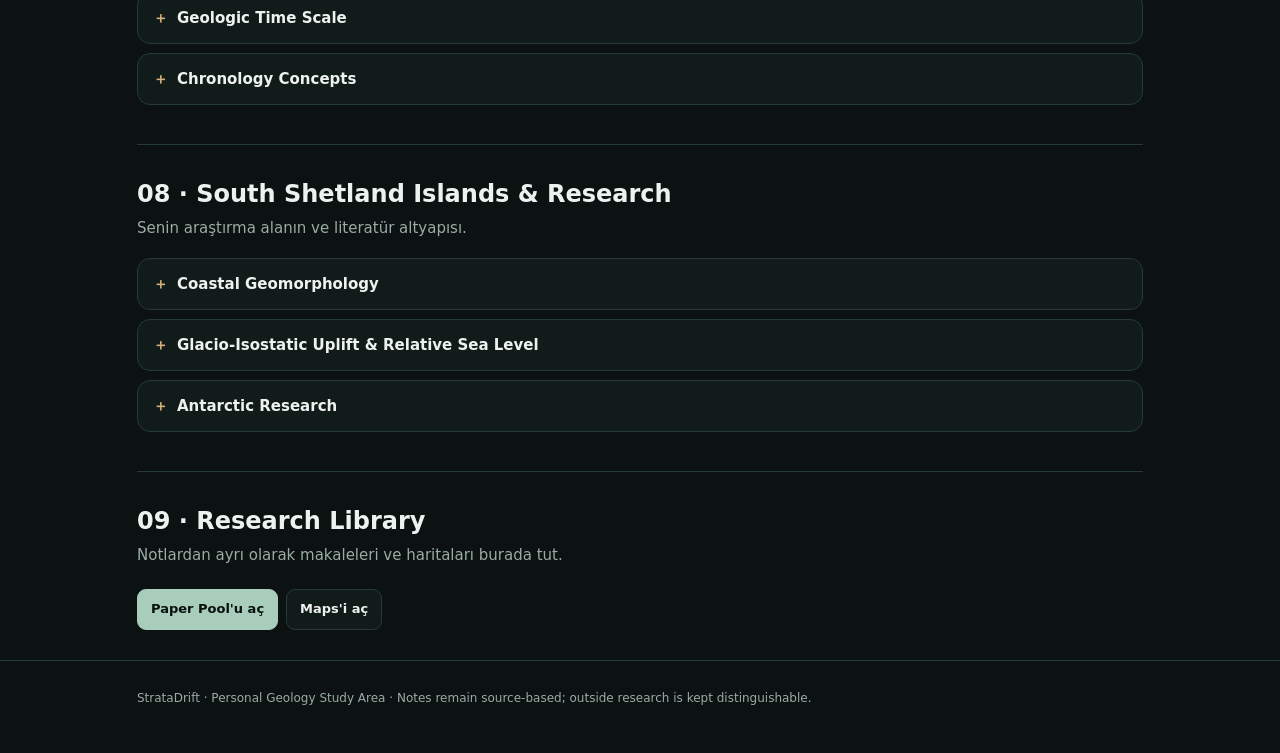
==== commit d1f82e2c: "Add files via upload" ====
--- a/index.html
+++ b/index.html
@@ -1,397 +1,181 @@
-<!DOCTYPE html>
+<!doctype html>
 <html lang="tr">
 <head>
-<meta charset="UTF-8">
-<meta name="viewport" content="width=device-width, initial-scale=1.0">
-<title>StrataDrift — Geology Study Hub</title>
-<meta name="description" content="StrataDrift — Büşra'nın jeoloji, jeomorfoloji, tektonik, buzul jeolojisi ve Kuvaterner jeokronolojisi çalışma alanı.">
+<meta charset="utf-8">
+<meta name="viewport" content="width=device-width,initial-scale=1">
+<title>StrataDrift — Index</title>
 <style>
-:root{
-  --bg:#08100f; --panel:#0f1b18; --panel2:#13231f; --line:#28423a;
-  --text:#e9f0ec; --muted:#9fb2aa; --accent:#9cc8b3; --accent2:#d8b47a;
-  --tag:#193129; --shadow:0 18px 50px rgba(0,0,0,.25);
-}
-*{box-sizing:border-box}
-html{scroll-behavior:smooth}
-body{
-  margin:0;background:
-  radial-gradient(circle at 15% 0%,rgba(156,200,179,.09),transparent 30%),
-  radial-gradient(circle at 90% 10%,rgba(216,180,122,.08),transparent 28%),
-  var(--bg);color:var(--text);
-  font-family:Inter,ui-sans-serif,system-ui,-apple-system,BlinkMacSystemFont,"Segoe UI",sans-serif;
-  line-height:1.55;
-}
-a{color:inherit;text-decoration:none}
-.container{width:min(1180px,calc(100% - 36px));margin:auto}
-header{
-  position:sticky;top:0;z-index:20;
-  backdrop-filter:blur(16px);
-  background:rgba(8,16,15,.84);border-bottom:1px solid rgba(156,200,179,.12)
-}
-.nav{height:68px;display:flex;align-items:center;justify-content:space-between;gap:20px}
-.logo{font-weight:800;letter-spacing:.06em;font-size:18px}
-.logo span{color:var(--accent)}
-.navlinks{display:flex;gap:18px;color:var(--muted);font-size:14px}
-.navlinks a:hover{color:var(--text)}
-.hero{padding:76px 0 48px}
-.eyebrow{
-  color:var(--accent);font-size:12px;font-weight:800;letter-spacing:.18em;
-  text-transform:uppercase;margin-bottom:14px
-}
-h1{font-size:clamp(40px,7vw,76px);line-height:.98;margin:0 0 22px;letter-spacing:-.045em}
-.hero p{max-width:760px;color:var(--muted);font-size:18px;margin:0}
-.hero-actions{display:flex;flex-wrap:wrap;gap:10px;margin-top:28px}
-.btn{
-  display:inline-flex;align-items:center;justify-content:center;
-  padding:11px 16px;border:1px solid var(--line);border-radius:12px;
-  background:var(--panel);font-weight:700;font-size:14px
-}
-.btn.primary{background:var(--accent);color:#07100d;border-color:var(--accent)}
-.btn:hover{transform:translateY(-1px)}
-.stats{display:grid;grid-template-columns:repeat(4,1fr);gap:12px;margin:28px 0 54px}
-.stat{padding:18px;border:1px solid var(--line);border-radius:16px;background:linear-gradient(145deg,var(--panel),#0b1513)}
-.stat strong{display:block;font-size:27px}.stat span{color:var(--muted);font-size:12px}
-.toolbar{
-  display:flex;gap:10px;flex-wrap:wrap;align-items:center;
-  margin:0 0 28px;padding:14px;border:1px solid var(--line);
-  background:rgba(15,27,24,.78);border-radius:16px
-}
-.search{flex:1;min-width:240px}
-input,select{
-  width:100%;background:#0a1412;color:var(--text);border:1px solid var(--line);
-  border-radius:10px;padding:11px 12px;outline:none
-}
-input:focus,select:focus{border-color:var(--accent)}
-.filters{display:flex;gap:7px;flex-wrap:wrap}
-.filter{
-  border:1px solid var(--line);background:transparent;color:var(--muted);
-  padding:9px 12px;border-radius:999px;cursor:pointer;font-weight:700
-}
-.filter.active,.filter:hover{background:var(--tag);color:var(--text);border-color:#42695b}
-.section{padding:30px 0 58px}
-.section-head{display:flex;justify-content:space-between;gap:20px;align-items:end;margin-bottom:18px}
-.section h2{font-size:28px;margin:0;letter-spacing:-.025em}
-.section-intro{color:var(--muted);max-width:760px;margin:6px 0 0}
-.grid{display:grid;grid-template-columns:repeat(3,1fr);gap:14px}
-.card{
-  background:linear-gradient(145deg,var(--panel),var(--panel2));
-  border:1px solid var(--line);border-radius:18px;padding:20px;
-  box-shadow:var(--shadow);transition:.18s ease;display:flex;flex-direction:column;min-height:245px
-}
-.card:hover{transform:translateY(-3px);border-color:#42695b}
-.card-top{display:flex;justify-content:space-between;gap:10px;align-items:start}
-.num{font-size:12px;color:var(--muted);font-weight:800}
-.icon{
-  width:40px;height:40px;border:1px solid #315046;border-radius:12px;
-  display:grid;place-items:center;background:#10231e;font-size:19px
-}
-.card h3{margin:17px 0 8px;font-size:20px}
-.card p{margin:0;color:var(--muted);font-size:14px}
-.tags{display:flex;gap:6px;flex-wrap:wrap;margin-top:15px}
-.tag{font-size:11px;color:#bdd2c8;background:var(--tag);border:1px solid #25463b;border-radius:999px;padding:4px 8px}
-.topics{margin:16px 0 0;padding:0;list-style:none;border-top:1px solid rgba(156,200,179,.1);padding-top:13px}
-.topics li{font-size:13px;color:#c9d5d0;padding:3px 0}
-.topics li::before{content:"→";color:var(--accent2);margin-right:7px}
-.card-foot{margin-top:auto;padding-top:17px;display:flex;gap:8px;flex-wrap:wrap}
-.smallbtn{font-size:12px;font-weight:800;color:var(--accent);border:1px solid #315046;border-radius:9px;padding:7px 9px}
-.smallbtn:hover{background:var(--tag)}
-.progress-wrap{margin-top:14px}
-.progress-label{display:flex;justify-content:space-between;font-size:11px;color:var(--muted);margin-bottom:5px}
-.progress{height:5px;background:#09110f;border-radius:99px;overflow:hidden}
-.progress i{display:block;height:100%;width:0;background:var(--accent)}
-.notes{
-  border:1px dashed #416157;border-radius:16px;padding:22px;
-  background:rgba(15,27,24,.55);color:var(--muted)
-}
-.notes strong{color:var(--text)}
-footer{border-top:1px solid rgba(156,200,179,.12);padding:32px 0 48px;color:var(--muted);font-size:13px}
-.empty{display:none;padding:35px;text-align:center;color:var(--muted);border:1px dashed var(--line);border-radius:16px}
-@media(max-width:900px){.grid{grid-template-columns:repeat(2,1fr)}.stats{grid-template-columns:repeat(2,1fr)}}
-@media(max-width:600px){.container{width:min(100% - 24px,1180px)}.navlinks{display:none}.hero{padding-top:48px}.grid{grid-template-columns:1fr}.stats{grid-template-columns:1fr 1fr}.hero p{font-size:16px}}
+:root{--bg:#0b1211;--panel:#111b19;--line:#263b35;--text:#edf2ef;--muted:#9aaca5;--accent:#a9cdbb;--gold:#d4b27a}
+*{box-sizing:border-box}body{margin:0;background:var(--bg);color:var(--text);font:15px/1.6 Inter,system-ui,-apple-system,Segoe UI,sans-serif}
+a{color:inherit;text-decoration:none}.wrap{max-width:1050px;margin:auto;padding:0 22px}
+header{border-bottom:1px solid var(--line);position:sticky;top:0;background:rgba(11,18,17,.94);backdrop-filter:blur(10px);z-index:5}
+.nav{height:62px;display:flex;align-items:center;justify-content:space-between}.logo{font-weight:850;letter-spacing:.08em}.logo b{color:var(--accent)}
+nav{display:flex;gap:16px;color:var(--muted);font-size:13px}nav a:hover{color:var(--text)}
+.hero{padding:55px 0 35px}.eyebrow{font-size:11px;letter-spacing:.18em;color:var(--accent);font-weight:800;text-transform:uppercase}
+h1{font-size:clamp(38px,7vw,64px);line-height:1;margin:10px 0 15px;letter-spacing:-.045em}
+.hero p{max-width:720px;color:var(--muted);font-size:17px;margin:0}
+.actions{display:flex;gap:8px;flex-wrap:wrap;margin-top:22px}.btn{border:1px solid var(--line);padding:9px 13px;border-radius:9px;font-weight:700;font-size:13px;background:var(--panel)}.btn.main{background:var(--accent);color:#09110f;border-color:var(--accent)}
+.tools{display:flex;gap:8px;margin:25px 0 32px}.tools input{flex:1;min-width:200px}.tools input,.tools select{background:var(--panel);border:1px solid var(--line);color:var(--text);border-radius:9px;padding:10px 12px}
+.section{border-top:1px solid var(--line);padding:30px 0}.section h2{font-size:24px;margin:0 0 3px}.section>p{color:var(--muted);margin:0 0 18px}
+.topic{border:1px solid var(--line);background:var(--panel);border-radius:13px;margin:9px 0;overflow:hidden}
+.topic summary{cursor:pointer;padding:13px 15px;font-weight:800;list-style:none}.topic summary::-webkit-details-marker{display:none}.topic summary:before{content:"＋";color:var(--gold);margin-right:9px}.topic[open] summary:before{content:"−"}
+.topic ul{margin:0;padding:0 18px 16px 42px;color:#c9d4cf}.topic li{padding:2px 0}.topic li::marker{color:var(--gold)}
+.small{font-size:12px;color:var(--muted)}footer{border-top:1px solid var(--line);padding:28px 0 45px;color:var(--muted);font-size:12px}
+.hidden{display:none!important}.count{color:var(--muted);font-size:12px}
+@media(max-width:650px){nav{display:none}.tools{flex-direction:column}}
 </style>
 </head>
 <body>
+<header><div class="wrap nav">
+<a class="logo" href="./index.html">STRATA<b>DRIFT</b></a>
+<nav><a href="#notes">Notes</a><a href="./pages/notes.html">Study Notes</a><a href="./pages/papers.html">Paper Pool</a><a href="./pages/maps.html">Maps</a></nav>
+</div></header>
 
-<header>
-  <div class="container nav">
-    <a class="logo" href="./index.html">STRATA<span>DRIFT</span></a>
-    <nav class="navlinks">
-      <a href="#collections">Notes</a>
-      <a href="./pages/papers.html">Paper Pool</a>
-      <a href="./pages/maps.html">Maps</a>
-      <a href="./pages/notes.html">Study Notes</a>
-    </nav>
-  </div>
-</header>
-
-<main>
+<main class="wrap">
 <section class="hero">
-  <div class="container">
-    <div class="eyebrow">Personal geology study hub</div>
-    <h1>Earth, surface,<br>tectonics & time.</h1>
-    <p>
-      StrataDrift'teki çalışma alanı. Yüklenen ders notları, jeoloji temelleri,
-      yüzey süreçleri, aktif tektonik, paleosismoloji, buzul jeolojisi ve
-      Kuvaterner jeokronolojisi tek bir ana dizinde toplandı.
-    </p>
-    <div class="hero-actions">
-      <a class="btn primary" href="#collections">Tüm notlara git</a>
-      <a class="btn" href="./pages/notes.html">Notları aç</a>
-      <a class="btn" href="./pages/papers.html">Makale Havuzu</a>
-    </div>
-
-    <div class="stats">
-      <div class="stat"><strong>7</strong><span>ana çalışma alanı</span></div>
-      <div class="stat"><strong>50+</strong><span>konu başlığı</span></div>
-      <div class="stat"><strong>10</strong><span>ölçek / yöntem / süreç teması</span></div>
-      <div class="stat"><strong>∞</strong><span>kendi notların için alan</span></div>
-    </div>
-  </div>
-</section>
-
-<section id="collections" class="section">
-<div class="container">
-  <div class="section-head">
-    <div>
-      <h2>All Notes / Tüm Notlar</h2>
-      <p class="section-intro">Kaynaklarda geçen konu başlıkları korunarak çalışma alanlarına ayrıldı. Arama kutusu tüm başlıklarda çalışır.</p>
-    </div>
-  </div>
-
-  <div class="toolbar">
-    <div class="search"><input id="search" type="search" placeholder="Konu ara: OSL, moraines, fault scarp, weathering..."></div>
-    <div style="width:150px"><select id="status"><option value="all">Tüm durumlar</option><option value="todo">Başlanmadı</option><option value="reading">Çalışıyorum</option><option value="done">Tamamlandı</option></select></div>
-  </div>
-
-  <div class="filters" id="filters">
-    <button class="filter active" data-filter="all">Tümü</button>
-    <button class="filter" data-filter="foundations">Genel Jeoloji</button>
-    <button class="filter" data-filter="surface">Yüzey Süreçleri</button>
-    <button class="filter" data-filter="tectonics">Aktif Tektonik</button>
-    <button class="filter" data-filter="paleo">Paleosismoloji</button>
-    <button class="filter" data-filter="glacial">Buzul Jeolojisi</button>
-    <button class="filter" data-filter="quaternary">Kuvaterner Jeokronolojisi</button>
-    <button class="filter" data-filter="research">Araştırma / Güney Shetland</button>
-  </div>
-
-  <div class="grid" id="grid">
-
-    <article class="card" data-cat="foundations" data-search="genel jeoloji earth structure plate tectonics minerals mohs cleavage silicates mineral groups igneous rocks melting geology">
-      <div class="card-top"><span class="num">01 · FOUNDATIONS</span><div class="icon">◈</div></div>
-      <h3>Genel Jeoloji</h3>
-      <p>Temel kavramlar, Dünya'nın yapısı, mineraller ve magmatik kayaçlara giriş.</p>
-      <div class="tags"><span class="tag">Earth Structure</span><span class="tag">Mineralogy</span><span class="tag">Igneous</span></div>
-      <ul class="topics">
-        <li>Dünya'nın iç yapısı: kimyasal ve fiziksel katmanlar</li>
-        <li>Levha tektoniği ve levha sınırları</li>
-        <li>Mineral özellikleri ve Mohs sertlik ölçeği</li>
-        <li>Yarılma / cleavage ve atomik bağ ilişkisi</li>
-        <li>Silikat yapıları ve yaygın mineral grupları</li>
-        <li>Magmatik kayaçların bileşimi, dokusu ve sınıflandırılması</li>
-        <li>Geothermal gradient, peridotit erimesi ve magma oluşumu</li>
-      </ul>
-      <div class="card-foot"><a class="smallbtn" href="./pages/notes.html#general-geology">Notlara git →</a><button class="smallbtn progress-btn" data-key="foundations">Durumu değiştir</button></div>
-      <div class="progress-wrap"><div class="progress-label"><span>Çalışma durumu</span><span class="status-text"></span></div><div class="progress"><i></i></div></div>
-    </article>
-
-    <article class="card" data-cat="surface" data-search="earth surface processes geomorphology weathering erosion fluvial coastal drainage basin rivers waves tides longshore drift">
-      <div class="card-top"><span class="num">02 · SURFACE PROCESSES</span><div class="icon">⌁</div></div>
-      <h3>Earth Surface Processes</h3>
-      <p>Yeryüzünü şekillendiren süreçler ve oluşturdukları yer şekilleri.</p>
-      <div class="tags"><span class="tag">Geomorphology</span><span class="tag">Weathering</span><span class="tag">Rivers</span><span class="tag">Coasts</span></div>
-      <ul class="topics">
-        <li>Geomorphology: süreçler, landforms ve landscape history</li>
-        <li>Weathering: mekanik ve kimyasal ayrışma</li>
-        <li>CO₂–karbonik asit ve ayrışma / karbon döngüsü</li>
-        <li>Toprak profili, oluşum faktörleri ve taşınmış topraklar</li>
-        <li>Fluvial geomorphology: basin, divide, tributary, base level</li>
-        <li>Akarsu yükleri, taşınma ve aşındırma mekanizmaları</li>
-        <li>Vadi, şelale, teras, taşkın ovası, menderes, delta</li>
-        <li>Kıyı süreçleri: dalga, refraksiyon, akıntı, gelgit ve drift</li>
-        <li>Kıyı aşınım / birikim şekilleri ve kıyı tipleri</li>
-      </ul>
-      <div class="card-foot"><a class="smallbtn" href="./pages/notes.html#surface-processes">Notlara git →</a><button class="smallbtn progress-btn" data-key="surface">Durumu değiştir</button></div>
-      <div class="progress-wrap"><div class="progress-label"><span>Çalışma durumu</span><span class="status-text"></span></div><div class="progress"><i></i></div></div>
-    </article>
-
-    <article class="card" data-cat="tectonics" data-search="active tectonics tectonic geomorphology earthquakes dating geomorphic indices rivers coastlines folds faults uplift subsidence">
-      <div class="card-top"><span class="num">03 · ACTIVE TECTONICS</span><div class="icon">⇄</div></div>
-      <h3>Aktif Tektonik & Tektonik Jeomorfoloji</h3>
-      <p>Tektonik hareketlerin topoğrafya, akarsu sistemleri ve kıyılar üzerindeki izleri.</p>
-      <div class="tags"><span class="tag">Faults</span><span class="tag">Folds</span><span class="tag">Morphometry</span></div>
-      <ul class="topics">
-        <li>Tektonik jeomorfolojinin kapsamı ve süreçler</li>
-        <li>Yer şekillerinin 1.–10. ölçek sınıflaması</li>
-        <li>Yanal hareket: offset stream, sag pond, shutter ridge, pressure ridge</li>
-        <li>Düşey hareket: fault scarp, horst–graben, uplift/subsidence</li>
-        <li>Antiklinal, senklinal, devrik ve dalımlı kıvrımlar</li>
-        <li>Deprem, fay ilişkisi, deprem döngüsü ve sismik dalgalar</li>
-        <li>OSL ve diğer tarihlendirme yaklaşımları</li>
-        <li>Hypsometric Integral, AF, SL, Smf ve Vf</li>
-        <li>Alluvial vs. bedrock rivers ve tektonik nehir tepkileri</li>
-        <li>Aktif tektonik ve kıyılar; coastal landform dating</li>
-      </ul>
-      <div class="card-foot"><a class="smallbtn" href="./pages/notes.html#active-tectonics">Notlara git →</a><button class="smallbtn progress-btn" data-key="tectonics">Durumu değiştir</button></div>
-      <div class="progress-wrap"><div class="progress-label"><span>Çalışma durumu</span><span class="status-text"></span></div><div class="progress"><i></i></div></div>
-    </article>
-
-    <article class="card" data-cat="paleo" data-search="paleoseismology trenches earthquake indicators colluvial wedge fault branches unconformity sand dikes tsunami deposits archaeoseismology dendrochronology">
-      <div class="card-top"><span class="num">04 · PALEOSEISMOLOGY</span><div class="icon">▱</div></div>
-      <h3>Paleosismoloji</h3>
-      <p>Geçmiş depremlerin jeomorfolojik ve stratigrafik izlerinin okunması.</p>
-      <div class="tags"><span class="tag">Trenching</span><span class="tag">Earthquakes</span><span class="tag">Dating</span></div>
-      <ul class="topics">
-        <li>Paleosismolojinin amacı ve tarihsel gelişimi</li>
-        <li>Trenching ve çok disiplinli yaklaşım</li>
-        <li>Primary / secondary paleoseismic structures</li>
-        <li>Fault scarp, fissure, mole track, pressure ridge</li>
-        <li>Uplifted/submerged shorelines ve tectonic terraces</li>
-        <li>Faulted/folded strata ve colluvial wedges</li>
-        <li>Sand dikes, sand blows, soft-sediment deformation</li>
-        <li>Tsunami deposits, turbidites ve ikincil deformasyon</li>
-        <li>Trench-wall göstergeleri ve olay dizilerinin yorumlanması</li>
-      </ul>
-      <div class="card-foot"><a class="smallbtn" href="./pages/notes.html#paleoseismology">Notlara git →</a><button class="smallbtn progress-btn" data-key="paleo">Durumu değiştir</button></div>
-      <div class="progress-wrap"><div class="progress-label"><span>Çalışma durumu</span><span class="status-text"></span></div><div class="progress"><i></i></div></div>
-    </article>
-
-    <article class="card" data-cat="glacial" data-search="glacial geology glaciers ice sheets mass balance ice flow hydrology erosion landforms till sedimentation moraines glaciofluvial palaeoglaciology">
-      <div class="card-top"><span class="num">05 · GLACIAL GEOLOGY</span><div class="icon">❄</div></div>
-      <h3>Buzul Jeolojisi</h3>
-      <p>Buzullar, buz örtüleri, kütle dengesi, akış, aşınım, sedimantasyon ve paleobuzul ortamları.</p>
-      <div class="tags"><span class="tag">Ice Sheets</span><span class="tag">Glacial Landforms</span><span class="tag">Till</span></div>
-      <ul class="topics">
-        <li>Buzul ve ice-sheet türleri; dağılım ve iklim ilişkisi</li>
-        <li>Snow → firn → ice dönüşümü</li>
-        <li>Mass balance: M = Ac − Ab</li>
-        <li>Accumulation / ablation zones ve ELA</li>
-        <li>Ice flow ve glacier hydrology</li>
-        <li>Glacial erosion: abrasion, plucking/quarrying, meltwater</li>
-        <li>Striation, roche moutonnée, crag-and-tail ve diğer erozyonal şekiller</li>
-        <li>Till, diamicton, glaciofluvial sedimentation</li>
-        <li>Moraines, outwash, ice-marginal ve subglacial landforms</li>
-        <li>Palaeoglaciology ve eski buzulların yeniden kurulması</li>
-      </ul>
-      <div class="card-foot"><a class="smallbtn" href="./pages/notes.html#glacial-geology">Notlara git →</a><button class="smallbtn progress-btn" data-key="glacial">Durumu değiştir</button></div>
-      <div class="progress-wrap"><div class="progress-label"><span>Çalışma durumu</span><span class="status-text"></span></div><div class="progress"><i></i></div></div>
-    </article>
-
-    <article class="card" data-cat="quaternary" data-search="quaternary geochronology radiocarbon carbon 14 argon isotope ar ar u series cosmogenic luminescence osl fission track dendrochronology paleomagnetism oxygen isotope stratigraphy tephrochronology">
-      <div class="card-top"><span class="num">06 · QUATERNARY GEOCHRONOLOGY</span><div class="icon">⌛</div></div>
-      <h3>Kuvaterner Jeokronolojisi</h3>
-      <p>Kuvaterner yaşlandırma yöntemleri, kronoloji, belirsizlik ve çoklu yöntem yaklaşımı.</p>
-      <div class="tags"><span class="tag">Dating</span><span class="tag">Radiometric</span><span class="tag">Chronology</span></div>
-      <ul class="topics">
-        <li>Quaternary ve kronoloji kavramları</li>
-        <li>Precision vs. accuracy; uncertainty</li>
-        <li>Relative, numerical, calibrated ve correlated ages</li>
-        <li>Radiocarbon (^14C), AMS ve calibration</li>
-        <li>Argon-isotope: K–Ar ve ^40Ar/^39Ar</li>
-        <li>Uranium-series dating</li>
-        <li>Cosmogenic nuclides: ^3He, ^10Be, ^14C, ^21Ne, ^26Al, ^36Cl</li>
-        <li>Luminescence / OSL ve TT-OSL</li>
-        <li>Fission-track dating</li>
-        <li>Dendrochronology ve paleomagnetism</li>
-        <li>Oxygen-isotope chronostratigraphy ve MIS</li>
-        <li>Tephrochronology, paleosol ve diğer korelasyon yöntemleri</li>
-        <li>^210Pb ve ^137Cs gibi kısa zaman ölçekli yöntemler</li>
-      </ul>
-      <div class="card-foot"><a class="smallbtn" href="./pages/notes.html#quaternary-geochronology">Notlara git →</a><button class="smallbtn progress-btn" data-key="quaternary">Durumu değiştir</button></div>
-      <div class="progress-wrap"><div class="progress-label"><span>Çalışma durumu</span><span class="status-text"></span></div><div class="progress"><i></i></div></div>
-    </article>
-
-    <article class="card" data-cat="research" data-search="south shetland islands antarctica glacial isostatic uplift coastal geomorphology marine terraces raised beaches paleo shorelines west antarctica">
-      <div class="card-top"><span class="num">07 · RESEARCH</span><div class="icon">⌖</div></div>
-      <h3>Güney Shetland & Araştırma Alanı</h3>
-      <p>Antarktika, kıyı jeomorfolojisi, izostatik yükselme ve araştırma altyapısı.</p>
-      <div class="tags"><span class="tag">Antarctica</span><span class="tag">Coastal</span><span class="tag">Isostasy</span></div>
-      <ul class="topics">
-        <li>South Shetland Islands ve Bransfield Strait</li>
-        <li>Glacial Isostatic Uplift</li>
-        <li>Raised beaches, marine terraces ve paleo-shorelines</li>
-        <li>Clastic coasts ve kıyı jeomorfolojisi envanteri</li>
-        <li>West Antarctic tectonic / back-arc context</li>
-        <li>Quaternary palaeoenvironment ve Holocene change</li>
-        <li>Thesis / EGU / article çalışma alanı</li>
-        <li>Paper Pool ve araştırma literatürü</li>
-      </ul>
-      <div class="card-foot"><a class="smallbtn" href="./pages/papers.html">Paper Pool →</a><a class="smallbtn" href="./pages/maps.html">Maps →</a><button class="smallbtn progress-btn" data-key="research">Durumu değiştir</button></div>
-      <div class="progress-wrap"><div class="progress-label"><span>Çalışma durumu</span><span class="status-text"></span></div><div class="progress"><i></i></div></div>
-    </article>
-
-  </div>
-  <div class="empty" id="empty">Bu aramaya uyan bir konu bulunamadı.</div>
+<div class="eyebrow">Geology Study Index</div>
+<h1>All your geology notes,<br>in one place.</h1>
+<p>Yüklediğin dersler, kitap notları, aktif tektonik, paleosismoloji, buzul jeolojisi, Kuvaterner jeokronolojisi ve Güney Shetland araştırma materyallerinin sade ana dizini.</p>
+<div class="actions">
+<a class="btn main" href="#notes">Notlara geç</a><a class="btn" href="./pages/papers.html">Paper Pool</a><a class="btn" href="./pages/maps.html">Maps</a>
 </div>
 </section>
 
+<div class="tools">
+<input id="search" placeholder="Konu ara… örn. OSL, moraine, hypsometry, weathering">
+<select id="mode"><option value="all">Tüm bölümler</option><option value="open">Hepsini aç</option><option value="close">Hepsini kapat</option></select>
+</div>
+
+<div id="notes">
+
+<section class="section searchable">
+<h2>01 · Genel Jeoloji & Earth Systems</h2>
+<p>Temel jeoloji, Dünya'nın yapısı, mineraller ve magmatik kayaçlar.</p>
+<details class="topic"><summary>Earth & Earth Systems</summary><ul>
+<li>Dünya'nın fiziksel ve kimyasal yapısı</li><li>Hydrosphere, atmosphere, biosphere</li><li>Earth surface processes</li><li>Why is Earth habitable?</li><li>Kinetic energy</li><li>Jeomorfoloji: süreçler, landforms ve landscape history</li>
+</ul></details>
+<details class="topic"><summary>Earth's Internal Structure & Plate Tectonics</summary><ul>
+<li>Oceanic / continental crust</li><li>Lithosphere, asthenosphere, upper/lower mantle</li><li>Outer / inner core</li><li>Levha sınırları: divergent, convergent, transform</li><li>Subduction ve magma oluşumu</li>
+</ul></details>
+<details class="topic"><summary>Minerals</summary><ul>
+<li>Mineral özellikleri</li><li>Mohs hardness scale ve karşılaştırma nesneleri</li><li>Cleavage: yön sayısı ve açılar</li><li>Cleavage–atomic bonding ilişkisi</li><li>Silicate tetrahedra ve yapı tipleri</li><li>Carbonates, halides, oxides, sulfides, sulfates, native elements</li><li>Yaygın mineraller ve ekonomik kullanımları</li>
+</ul></details>
+<details class="topic"><summary>Igneous Rocks</summary><ul>
+<li>Felsic, intermediate, mafic, ultramafic</li><li>Phaneritic / aphanitic / porphyritic / glassy / pyroclastic textures</li><li>Granite, diorite, gabbro, peridotite</li><li>Rhyolite, andesite, basalt, komatiite</li><li>Igneous composition and mineral abundance</li><li>Geothermal gradient, peridotite melting</li><li>Decompression melting at ridges</li><li>Subduction flux melting</li>
+</ul></details>
+</section>
+
+<section class="section searchable">
+<h2>02 · Earth Surface Processes</h2>
+<p>Weathering, erosion, fluvial ve coastal geomorphology.</p>
+<details class="topic"><summary>Weathering</summary><ul>
+<li>Weathering: physical vs chemical</li><li>Mechanical weathering: pressure release, freeze–thaw, plants, temperature differences</li><li>Chemical weathering: oxygen, acids, solution</li><li>CO₂, carbonic acid ve carbonate system</li><li>Feldspar ve calcite weathering</li><li>Weathering products: clay, soluble ions, silica</li><li>Differential weathering</li></ul></details>
+<details class="topic"><summary>Soils & Mass Movements</summary><ul>
+<li>Soil profile: O, A, E, B, C horizons</li><li>Soil formation factors: parent material, topography, organisms, climate, time</li><li>Residual vs transported soils</li><li>Climate and time effects</li><li>Mass movements: classification by material, speed and movement</li><li>Gravity, water and triggering factors</li><li>Creep, flows, rockfalls / rockslides, submarine landslides</li></ul></details>
+<details class="topic"><summary>Fluvial Geomorphology</summary><ul>
+<li>Drainage basin, drainage divide, interfluves, tributary</li><li>Longitudinal profile and base level</li><li>Drainage patterns</li><li>Suspended load, bedload, dissolved load</li><li>Suspension, traction, saltation, solution</li><li>Hydraulic action, abrasion, attrition, corrasion</li><li>Vertical, lateral and headward erosion</li><li>Stream piracy / capture</li><li>V-shaped valleys, gorges, interlocking spurs, waterfalls, hanging valleys, potholes, rapids</li><li>Strath and fill terraces; tread and riser</li><li>Floodplains, levees, meanders, oxbows, point bars, sand bars</li><li>Alluvial fans and deltas</li><li>Fluvial landforms from Mars</li></ul></details>
+<details class="topic"><summary>Coastal Geomorphology</summary><ul>
+<li>Wind, waves, tides, currents, seiches and storms</li><li>Geology, topography, bathymetry, climate, biology and human effects</li><li>Sea-level change</li><li>Wind waves and wave refraction</li><li>Longshore currents, rip currents and longshore drift</li><li>Coastal erosion and deposition</li><li>Beaches and seasonal beach cycle</li><li>Deltas, spits, lagoons, barriers and other depositional forms</li><li>Uplifted coasts and marine terraces</li><li>Submerged / drowned coasts</li></ul></details>
+</section>
+
+<section class="section searchable">
+<h2>03 · Active Tectonics & Tectonic Geomorphology</h2>
+<p>Fay, kıvrım, deprem, morfometri, akarsu ve kıyı tepkileri.</p>
+<details class="topic"><summary>Tectonic Geomorphology</summary><ul>
+<li>Landform formation by physical, chemical, biogenic and tectonic processes</li><li>Weathering, fluvial, glacial, eolian, tectonic, mass movement and volcanic processes</li><li>Rock type, fractures, faults and folds as geomorphic controls</li><li>Landform scale: Order 1–10</li></ul></details>
+<details class="topic"><summary>Fault-Related Landforms</summary><ul>
+<li>Fault scarps</li><li>Linear valleys</li><li>Offset / deflected streams</li><li>Sag ponds</li><li>Shutter ridges</li><li>Triangular facets</li><li>Pressure ridges</li><li>Horst–graben systems</li><li>Tilted morphological surfaces</li><li>Uplifted river and marine terraces</li></ul></details>
+<details class="topic"><summary>Active Folds & Earthquakes</summary><ul>
+<li>Anticline, syncline, overturned anticline</li><li>Plunging anticline / syncline</li><li>Earthquake–fault relationship</li><li>Earthquake cycle</li><li>Magnitude vs intensity</li><li>Seismic waves</li><li>Active tectonics of Turkey and major fault systems</li></ul></details>
+<details class="topic"><summary>Geomorphic Indices</summary><ul>
+<li>Quantitative topography and morphometry</li><li>Hypsometric Curve</li><li>Hypsometric Integral (Hi)</li><li>Drainage Basin Asymmetry (AF)</li><li>Stream Length-Gradient Index (SL)</li><li>Mountain Front Sinuosity (Smf)</li><li>Valley Width / Valley Height Ratio (Vf)</li><li>Relation with uplift and tectonic activity</li></ul></details>
+<details class="topic"><summary>Active Tectonics & Rivers / Coastlines</summary><ul>
+<li>Alluvial rivers: transport-limited</li><li>Bedrock rivers: detachment-limited</li><li>Channel width scaling</li><li>Offset streams across strike-slip faults</li><li>Active tectonics and coastlines</li><li>Quaternary sea-level change</li><li>Dating coastal landforms</li><li>Lake shorelines and uplift-rate calculations</li></ul></details>
+</section>
+
+<section class="section searchable">
+<h2>04 · Paleoseismology</h2>
+<p>Geçmiş depremlerin yüzey ve stratigrafik kayıtlarının incelenmesi.</p>
+<details class="topic"><summary>Paleoseismology Basics</summary><ul>
+<li>Paleoseismological data and earthquake history</li><li>Trenching</li><li>Structural geology, stratigraphy, sedimentology, geomorphology</li><li>Shallow geophysics, remote sensing, photogrammetry</li><li>Radiometric chronology, pedology, paleoecology</li><li>Archaeoseismology, dendrochronology and historical records</li></ul></details>
+<details class="topic"><summary>Primary & Secondary Indicators</summary><ul>
+<li>Fault scarps, fissures, mole tracks, pressure ridges</li><li>Colluvial accumulation / colluvial wedges</li><li>Tilted surfaces</li><li>Uplifted / submerged shorelines</li><li>Tectonic alluvial terraces</li><li>Faulted and folded strata</li><li>Fissure fills and fault-related unconformities</li><li>Tsunami deposits</li><li>Sand volcanoes, sand dikes / sand blows</li><li>Soft-sediment deformation and turbidites</li></ul></details>
+<details class="topic"><summary>Earthquake Indicators on Trench Walls</summary><ul>
+<li>Fault branches and covering levels</li><li>Unconformity</li><li>Thickness differences across faults</li><li>Colluvial wedge</li><li>Sand dikes / sand blows</li><li>Open-crack infill</li><li>Coarse material within fine sediments</li><li>Disoriented planar pebbles</li><li>Ptygmatic-folded mud covered by undeformed levels</li><li>Shared mud</li></ul></details>
+</section>
+
+<section class="section searchable">
+<h2>05 · Glacial Geology</h2>
+<p>Bennett & Glasser materyali, ders slaytları ve buzul jeomorfolojisi.</p>
+<details class="topic"><summary>Glaciations Around the Globe</summary><ul>
+<li>Antarctic Ice Sheet</li><li>Greenland</li><li>Patagonia and New Zealand temperate glaciers</li><li>Alaska and Iceland</li><li>Himalaya high-altitude glaciers</li><li>Tropical glaciers</li><li>Arctic polythermal glaciers</li></ul></details>
+<details class="topic"><summary>Mass Balance & Ice Flow</summary><ul>
+<li>Snow → firn → ice</li><li>Annual mass balance: M = Ac − Ab</li><li>Accumulation / ablation zones</li><li>ELA</li><li>Mass balance gradient</li><li>Mechanisms and patterns of ice flow</li><li>Basal thermal regime</li><li>Glacier response to climate change</li></ul></details>
+<details class="topic"><summary>Glacier Hydrology & Hazards</summary><ul>
+<li>Sources and storage of meltwater</li><li>Glacier hydrological systems</li><li>Subglacial water pressure</li><li>Discharge fluctuations</li><li>Meltwater erosion</li><li>Glacier outburst floods / GLOFs</li><li>Jökulhlaup and related hazards</li></ul></details>
+<details class="topic"><summary>Glacial Erosion & Landforms</summary><ul>
+<li>Abrasion and quarrying / plucking</li><li>Microscale: striations, micro crag-and-tail, crescentic fractures, p-forms</li><li>Mesoscale: streamlined bedrock, whalebacks, stoss-and-lee forms, grooves and basins</li><li>Macroscale erosional landforms and landscapes</li><li>Cross-cutting striations and palaeo-flow directions</li></ul></details>
+<details class="topic"><summary>Glacial Debris, Sedimentation & Deposition</summary><ul>
+<li>Debris entrainment and transport</li><li>High-level and low-level debris transport</li><li>Direct glacial sedimentation</li><li>Till, diamicton and tillite</li><li>Fluvial / glaciofluvial sedimentation</li><li>Ice-marginal moraines</li><li>Subglacial landforms</li><li>Glaciofluvial ice-marginal and subglacial landforms</li><li>Glacial sedimentation in lakes and marine environments</li><li>Depositional landforms in water</li></ul></details>
+<details class="topic"><summary>Palaeoglaciology</summary><ul>
+<li>Former glacier reconstruction</li><li>Glacial landscapes and sediment archives</li><li>Dating glacial deposits</li><li>Advance / retreat histories</li></ul></details>
+</section>
+
+<section class="section searchable">
+<h2>06 · Quaternary Geochronology</h2>
+<p>Yaşlandırma yöntemleri, kronoloji ve belirsizlik.</p>
+<details class="topic"><summary>Dating Fundamentals</summary><ul>
+<li>Quaternary chronology</li><li>Relative vs numerical dating</li><li>Numerical, calibrated and correlated ages</li><li>Precision vs accuracy</li><li>Analytical and geological uncertainty</li><li>Radioactive decay and half-life</li></ul></details>
+<details class="topic"><summary>Radiometric Methods</summary><ul>
+<li>Radiocarbon (^14C) and AMS</li><li>Calibration and reservoir effects</li><li>K–Ar and ^40Ar/^39Ar</li><li>Incremental heating and plateau ages</li><li>Uranium-series dating</li><li>Fission-track dating</li></ul></details>
+<details class="topic"><summary>Surface & Short-Time-Scale Methods</summary><ul>
+<li>Cosmogenic nuclides: ^3He, ^10Be, ^14C, ^21Ne, ^26Al, ^36Cl</li><li>Exposure ages and production-rate controls</li><li>Luminescence dating / OSL</li><li>TT-OSL</li><li>^210Pb</li><li>^137Cs</li></ul></details>
+<details class="topic"><summary>Age-Equivalence & Correlation</summary><ul>
+<li>Oxygen isotope chronostratigraphy</li><li>Marine Isotope Stages (MIS)</li><li>Tephrochronology</li><li>Paleomagnetic dating</li><li>Paleosol dating</li><li>Dendrochronology</li></ul></details>
+<details class="topic"><summary>Advanced Geochronology</summary><ul>
+<li>Radioisotope geochronology and the geological time scale</li><li>Interlaboratory calibration</li><li>Systematic bias</li><li>Uncertainty propagation</li><li>Integration of dates with stratigraphy and other chronological evidence</li><li>Bayesian age modelling</li></ul></details>
+</section>
+
+<section class="section searchable">
+<h2>07 · Geological Time & Chronostratigraphy</h2>
+<p>Zaman ölçeği ve jeolojik kronoloji kaynakları.</p>
+<details class="topic"><summary>Geologic Time Scale</summary><ul>
+<li>Precambrian</li><li>Paleozoic</li><li>Mesozoic</li><li>Cenozoic</li><li>Quaternary</li><li>Pleistocene</li><li>Holocene</li><li>Anthropocene: proposed / informal status where applicable in the supplied chart</li></ul></details>
+<details class="topic"><summary>Chronology Concepts</summary><ul>
+<li>Stratigraphy and numerical ages</li><li>Biostratigraphy</li><li>Astrochronology</li><li>Oxygen isotope records</li><li>Integration of independent dating methods</li></ul></details>
+</section>
+
+<section class="section searchable">
+<h2>08 · South Shetland Islands & Research</h2>
+<p>Senin araştırma alanın ve literatür altyapısı.</p>
+<details class="topic"><summary>Coastal Geomorphology</summary><ul>
+<li>South Shetland Islands</li><li>Bransfield Strait</li><li>Clastic coasts</li><li>Beaches, spits and barrier systems</li><li>Raised beaches</li><li>Marine terraces</li><li>Paleo-shorelines</li><li>Coastal geomorphology inventory</li></ul></details>
+<details class="topic"><summary>Glacio-Isostatic Uplift & Relative Sea Level</summary><ul>
+<li>Deglaciation</li><li>Isostatic uplift</li><li>Relative sea-level change</li><li>Uplifted coastal landforms</li><li>Dating shoreline features</li><li>Glacio-isostatic modelling</li></ul></details>
+<details class="topic"><summary>Antarctic Research</summary><ul>
+<li>West Antarctica tectonic setting</li><li>Antarctic Peninsula geological context</li><li>Holocene environmental change</li><li>Remote sensing and GIS</li><li>Google Earth / satellite imagery</li><li>Quantarctica</li><li>Thesis / EGU / article research</li></ul></details>
+</section>
+
 <section class="section">
-<div class="container">
-  <div class="section-head">
-    <div>
-      <h2>Study System</h2>
-      <p class="section-intro">Ana sayfa konu haritası; ayrıntılı içerik sayfalarında kaynak notları, görseller ve kişisel çalışma alanları tutulacak.</p>
-    </div>
-  </div>
-  <div class="notes">
-    <strong>Çalışma prensibi:</strong> Yüklenen ders ve kaynak materyallerinin terminolojisi, konu sırası ve ayrıntı düzeyi korunacak.
-    Eksik kalan noktalar dış kaynakla tamamlanırsa kaynak türü ayrıca belirtilir. Her ana konuda <strong>My Notes / Kendi Notlarım</strong> alanı bulunacak.
-  </div>
+<h2>09 · Research Library</h2>
+<p>Notlardan ayrı olarak makaleleri ve haritaları burada tut.</p>
+<div class="actions"><a class="btn main" href="./pages/papers.html">Paper Pool'u aç</a><a class="btn" href="./pages/maps.html">Maps'i aç</a></div>
+</section>
+
 </div>
-</section>
 </main>
 
-<footer>
-  <div class="container">
-    <strong>StrataDrift</strong> · Personal Geology Study Hub<br>
-    Geology · Geomorphology · Active Tectonics · Glacial Geology · Quaternary Geochronology
-  </div>
-</footer>
+<footer><div class="wrap">StrataDrift · Personal Geology Study Area · Notes remain source-based; outside research is kept distinguishable.</div></footer>
 
 <script>
-const STORAGE='stratadrift-index-status-v1';
-const state=JSON.parse(localStorage.getItem(STORAGE)||'{}');
-const labels={todo:['Başlanmadı',0],reading:['Çalışıyorum',50],done:['Tamamlandı',100]};
-function renderStatus(){
-  document.querySelectorAll('.progress-btn').forEach(btn=>{
-    const card=btn.closest('.card'), key=btn.dataset.key;
-    const val=state[key]||'todo';
-    const [label,pct]=labels[val];
-    card.querySelector('.status-text').textContent=label;
-    card.querySelector('.progress i').style.width=pct+'%';
-    btn.textContent=val==='todo'?'Başlat':val==='reading'?'Devam ediyor':'Tamamlandı';
-  });
-}
-document.querySelectorAll('.progress-btn').forEach(btn=>{
-  btn.addEventListener('click',()=>{
-    const key=btn.dataset.key, cur=state[key]||'todo';
-    state[key]=cur==='todo'?'reading':cur==='reading'?'done':'todo';
-    localStorage.setItem(STORAGE,JSON.stringify(state)); renderStatus();
-  });
+const search=document.querySelector('#search'), mode=document.querySelector('#mode');
+const sections=[...document.querySelectorAll('.searchable')];
+search.addEventListener('input',()=>{
+ const q=search.value.toLowerCase().trim();
+ sections.forEach(s=>s.classList.toggle('hidden',q && !s.innerText.toLowerCase().includes(q)));
 });
-const search=document.getElementById('search'), status=document.getElementById('status');
-let active='all';
-document.querySelectorAll('.filter').forEach(b=>{
-  b.addEventListener('click',()=>{
-    document.querySelectorAll('.filter').forEach(x=>x.classList.remove('active'));
-    b.classList.add('active'); active=b.dataset.filter; apply();
-  });
+mode.addEventListener('change',()=>{
+ document.querySelectorAll('details.topic').forEach(d=>d.open=mode.value==='open');
 });
-search.addEventListener('input',apply); status.addEventListener('change',apply);
-function apply(){
-  const q=search.value.trim().toLowerCase(), st=status.value;
-  let visible=0;
-  document.querySelectorAll('.card').forEach(card=>{
-    const cat=card.dataset.cat, txt=card.dataset.search;
-    const matchCat=active==='all'||cat===active;
-    const matchQ=!q||txt.includes(q);
-    const key=card.querySelector('.progress-btn').dataset.key;
-    const matchSt=st==='all'||(state[key]||'todo')===st;
-    const show=matchCat&&matchQ&&matchSt;
-    card.style.display=show?'flex':'none'; if(show)visible++;
-  });
-  document.getElementById('empty').style.display=visible?'none':'block';
-}
-renderStatus(); apply();
 </script>
-</body>
-</html>+</body></html>
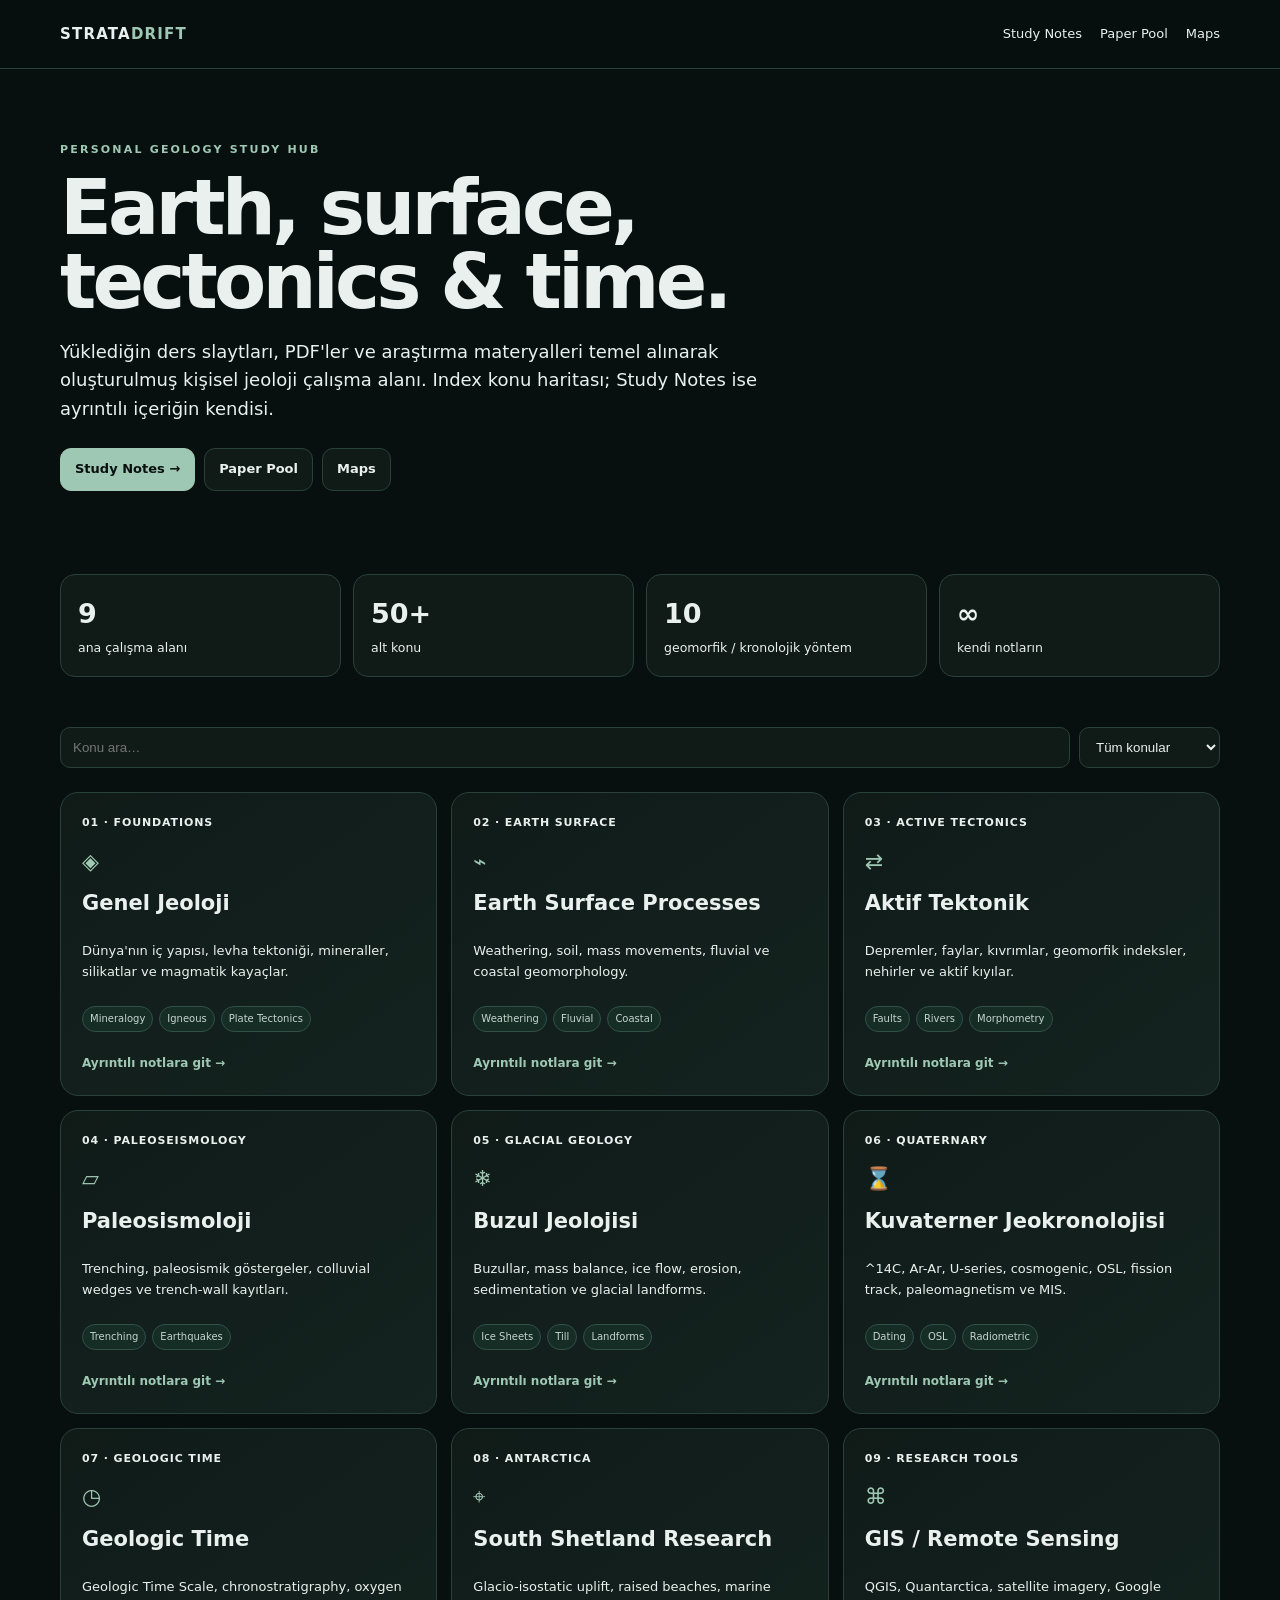
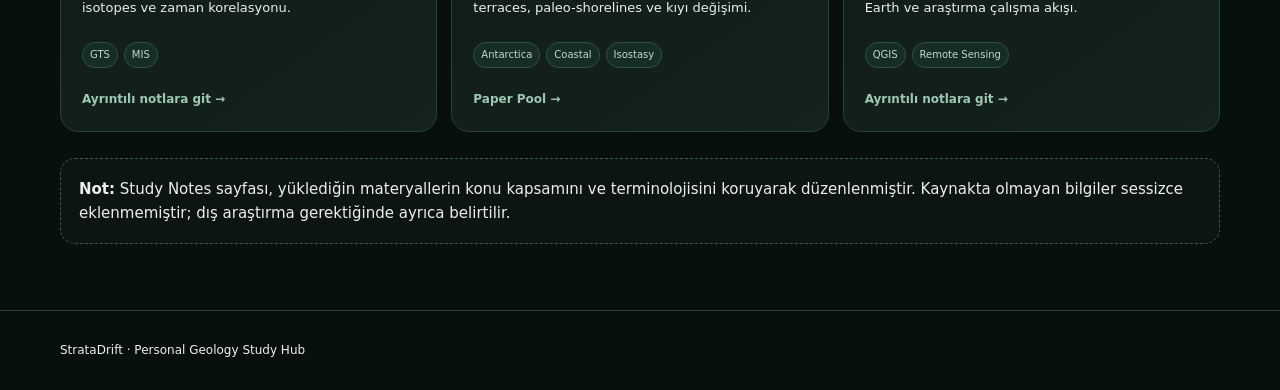
==== commit b85aef40: "Add files via upload" ====
--- a/index.html
+++ b/index.html
@@ -1,181 +1,44 @@
 <!doctype html>
-<html lang="tr">
-<head>
-<meta charset="utf-8">
-<meta name="viewport" content="width=device-width,initial-scale=1">
-<title>StrataDrift — Index</title>
+<html lang="tr"><head><meta charset="utf-8"><meta name="viewport" content="width=device-width,initial-scale=1">
+<title>StrataDrift — Geology Study Hub</title>
 <style>
-:root{--bg:#0b1211;--panel:#111b19;--line:#263b35;--text:#edf2ef;--muted:#9aaca5;--accent:#a9cdbb;--gold:#d4b27a}
-*{box-sizing:border-box}body{margin:0;background:var(--bg);color:var(--text);font:15px/1.6 Inter,system-ui,-apple-system,Segoe UI,sans-serif}
-a{color:inherit;text-decoration:none}.wrap{max-width:1050px;margin:auto;padding:0 22px}
-header{border-bottom:1px solid var(--line);position:sticky;top:0;background:rgba(11,18,17,.94);backdrop-filter:blur(10px);z-index:5}
-.nav{height:62px;display:flex;align-items:center;justify-content:space-between}.logo{font-weight:850;letter-spacing:.08em}.logo b{color:var(--accent)}
-nav{display:flex;gap:16px;color:var(--muted);font-size:13px}nav a:hover{color:var(--text)}
-.hero{padding:55px 0 35px}.eyebrow{font-size:11px;letter-spacing:.18em;color:var(--accent);font-weight:800;text-transform:uppercase}
-h1{font-size:clamp(38px,7vw,64px);line-height:1;margin:10px 0 15px;letter-spacing:-.045em}
-.hero p{max-width:720px;color:var(--muted);font-size:17px;margin:0}
-.actions{display:flex;gap:8px;flex-wrap:wrap;margin-top:22px}.btn{border:1px solid var(--line);padding:9px 13px;border-radius:9px;font-weight:700;font-size:13px;background:var(--panel)}.btn.main{background:var(--accent);color:#09110f;border-color:var(--accent)}
-.tools{display:flex;gap:8px;margin:25px 0 32px}.tools input{flex:1;min-width:200px}.tools input,.tools select{background:var(--panel);border:1px solid var(--line);color:var(--text);border-radius:9px;padding:10px 12px}
-.section{border-top:1px solid var(--line);padding:30px 0}.section h2{font-size:24px;margin:0 0 3px}.section>p{color:var(--muted);margin:0 0 18px}
-.topic{border:1px solid var(--line);background:var(--panel);border-radius:13px;margin:9px 0;overflow:hidden}
-.topic summary{cursor:pointer;padding:13px 15px;font-weight:800;list-style:none}.topic summary::-webkit-details-marker{display:none}.topic summary:before{content:"＋";color:var(--gold);margin-right:9px}.topic[open] summary:before{content:"−"}
-.topic ul{margin:0;padding:0 18px 16px 42px;color:#c9d4cf}.topic li{padding:2px 0}.topic li::marker{color:var(--gold)}
-.small{font-size:12px;color:var(--muted)}footer{border-top:1px solid var(--line);padding:28px 0 45px;color:var(--muted);font-size:12px}
-.hidden{display:none!important}.count{color:var(--muted);font-size:12px}
-@media(max-width:650px){nav{display:none}.tools{flex-direction:column}}
-</style>
-</head>
-<body>
-<header><div class="wrap nav">
-<a class="logo" href="./index.html">STRATA<b>DRIFT</b></a>
-<nav><a href="#notes">Notes</a><a href="./pages/notes.html">Study Notes</a><a href="./pages/papers.html">Paper Pool</a><a href="./pages/maps.html">Maps</a></nav>
-</div></header>
-
+:root{--bg:#08100f;--panel:#101b18;--panel2:#14231f;--line:#294139;--text:#eaf0ed;--muted:#9daf a8;--accent:#9fc8b4;--gold:#d3b078}
+*{box-sizing:border-box}body{margin:0;background:var(--bg);color:var(--text);font:15px/1.6 Inter,system-ui,sans-serif}
+a{color:inherit;text-decoration:none}.wrap{width:min(1160px,calc(100% - 32px));margin:auto}
+header{position:sticky;top:0;z-index:9;background:rgba(8,16,15,.9);backdrop-filter:blur(12px);border-bottom:1px solid var(--line)}
+.nav{height:68px;display:flex;align-items:center;justify-content:space-between}.logo{font-weight:900;letter-spacing:.08em}.logo span{color:var(--accent)}
+nav{display:flex;gap:18px;color:var(--muted);font-size:13px}nav a:hover{color:var(--text)}
+.hero{padding:72px 0 48px}.eyebrow{color:var(--accent);font-size:11px;letter-spacing:.2em;font-weight:800;text-transform:uppercase}
+h1{font-size:clamp(42px,7vw,76px);line-height:.98;letter-spacing:-.05em;margin:12px 0 18px}
+.hero p{max-width:760px;color:var(--muted);font-size:18px}.actions{display:flex;gap:9px;flex-wrap:wrap;margin-top:24px}
+.btn{border:1px solid var(--line);background:var(--panel);border-radius:11px;padding:10px 14px;font-weight:750;font-size:13px}.btn.main{background:var(--accent);color:#08100f;border-color:var(--accent)}
+.stats{display:grid;grid-template-columns:repeat(4,1fr);gap:12px;margin:35px 0 50px}.stat{border:1px solid var(--line);background:var(--panel);border-radius:15px;padding:17px}.stat strong{display:block;font-size:27px}.stat small{color:var(--muted)}
+.toolbar{display:flex;gap:9px;flex-wrap:wrap;margin-bottom:24px}.toolbar input,.toolbar select{background:var(--panel);border:1px solid var(--line);color:var(--text);border-radius:10px;padding:11px 12px}.toolbar input{flex:1;min-width:240px}
+.grid{display:grid;grid-template-columns:repeat(3,1fr);gap:14px}.card{display:flex;flex-direction:column;min-height:260px;padding:21px;border:1px solid var(--line);border-radius:18px;background:linear-gradient(145deg,var(--panel),var(--panel2));transition:.18s}.card:hover{transform:translateY(-3px);border-color:#466c5d}
+.card .num{font-size:11px;color:var(--muted);font-weight:850;letter-spacing:.08em}.icon{font-size:22px;color:var(--accent);margin-top:12px}.card h2{font-size:21px;margin:8px 0}.card p{color:var(--muted);font-size:13px}.tags{display:flex;gap:6px;flex-wrap:wrap;margin-top:10px}.tag{font-size:10px;border:1px solid #315046;background:#162d26;border-radius:99px;padding:4px 7px;color:#c5d6ce}.cardfoot{margin-top:auto;padding-top:18px}.small{font-size:12px;color:var(--accent);font-weight:800}
+section{padding:26px 0}.note{border:1px dashed #3d5b50;border-radius:15px;padding:18px;color:var(--muted);background:rgba(16,27,24,.5)}
+footer{border-top:1px solid var(--line);margin-top:40px;padding:30px 0;color:var(--muted);font-size:12px}
+@media(max-width:850px){.grid{grid-template-columns:1fr 1fr}.stats{grid-template-columns:1fr 1fr}}@media(max-width:600px){nav{display:none}.grid{grid-template-columns:1fr}.hero{padding-top:45px}}
+</style></head><body>
+<header><div class="wrap nav"><a class="logo" href="./index.html">STRATA<span>DRIFT</span></a><nav><a href="./pages/notes.html">Study Notes</a><a href="./pages/papers.html">Paper Pool</a><a href="./pages/maps.html">Maps</a></nav></div></header>
 <main class="wrap">
-<section class="hero">
-<div class="eyebrow">Geology Study Index</div>
-<h1>All your geology notes,<br>in one place.</h1>
-<p>Yüklediğin dersler, kitap notları, aktif tektonik, paleosismoloji, buzul jeolojisi, Kuvaterner jeokronolojisi ve Güney Shetland araştırma materyallerinin sade ana dizini.</p>
-<div class="actions">
-<a class="btn main" href="#notes">Notlara geç</a><a class="btn" href="./pages/papers.html">Paper Pool</a><a class="btn" href="./pages/maps.html">Maps</a>
+<section class="hero"><div class="eyebrow">Personal geology study hub</div><h1>Earth, surface,<br>tectonics & time.</h1>
+<p>Yüklediğin ders slaytları, PDF'ler ve araştırma materyalleri temel alınarak oluşturulmuş kişisel jeoloji çalışma alanı. Index konu haritası; Study Notes ise ayrıntılı içeriğin kendisi.</p>
+<div class="actions"><a class="btn main" href="./pages/notes.html">Study Notes →</a><a class="btn" href="./pages/papers.html">Paper Pool</a><a class="btn" href="./pages/maps.html">Maps</a></div></section>
+<div class="stats"><div class="stat"><strong>9</strong><small>ana çalışma alanı</small></div><div class="stat"><strong>50+</strong><small>alt konu</small></div><div class="stat"><strong>10</strong><small>geomorfik / kronolojik yöntem</small></div><div class="stat"><strong>∞</strong><small>kendi notların</small></div></div>
+<div class="toolbar"><input id="q" placeholder="Konu ara…"><select id="filter"><option value="all">Tüm konular</option><option value="geomorph">Geomorphology</option><option value="tectonic">Tectonics</option><option value="glacial">Glacial</option><option value="chrono">Geochronology</option><option value="research">Research</option></select></div>
+<div class="grid" id="cards">
+<article class="card" data-c="geomorph"><div class="num">01 · FOUNDATIONS</div><div class="icon">◈</div><h2>Genel Jeoloji</h2><p>Dünya'nın iç yapısı, levha tektoniği, mineraller, silikatlar ve magmatik kayaçlar.</p><div class="tags"><span class="tag">Mineralogy</span><span class="tag">Igneous</span><span class="tag">Plate Tectonics</span></div><div class="cardfoot"><a class="small" href="./pages/notes.html#general">Ayrıntılı notlara git →</a></div></article>
+<article class="card" data-c="geomorph"><div class="num">02 · EARTH SURFACE</div><div class="icon">⌁</div><h2>Earth Surface Processes</h2><p>Weathering, soil, mass movements, fluvial ve coastal geomorphology.</p><div class="tags"><span class="tag">Weathering</span><span class="tag">Fluvial</span><span class="tag">Coastal</span></div><div class="cardfoot"><a class="small" href="./pages/notes.html#surface">Ayrıntılı notlara git →</a></div></article>
+<article class="card" data-c="tectonic"><div class="num">03 · ACTIVE TECTONICS</div><div class="icon">⇄</div><h2>Aktif Tektonik</h2><p>Depremler, faylar, kıvrımlar, geomorfik indeksler, nehirler ve aktif kıyılar.</p><div class="tags"><span class="tag">Faults</span><span class="tag">Rivers</span><span class="tag">Morphometry</span></div><div class="cardfoot"><a class="small" href="./pages/notes.html#active">Ayrıntılı notlara git →</a></div></article>
+<article class="card" data-c="tectonic"><div class="num">04 · PALEOSEISMOLOGY</div><div class="icon">▱</div><h2>Paleosismoloji</h2><p>Trenching, paleosismik göstergeler, colluvial wedges ve trench-wall kayıtları.</p><div class="tags"><span class="tag">Trenching</span><span class="tag">Earthquakes</span></div><div class="cardfoot"><a class="small" href="./pages/notes.html#paleo">Ayrıntılı notlara git →</a></div></article>
+<article class="card" data-c="glacial"><div class="num">05 · GLACIAL GEOLOGY</div><div class="icon">❄</div><h2>Buzul Jeolojisi</h2><p>Buzullar, mass balance, ice flow, erosion, sedimentation ve glacial landforms.</p><div class="tags"><span class="tag">Ice Sheets</span><span class="tag">Till</span><span class="tag">Landforms</span></div><div class="cardfoot"><a class="small" href="./pages/notes.html#glacial">Ayrıntılı notlara git →</a></div></article>
+<article class="card" data-c="chrono"><div class="num">06 · QUATERNARY</div><div class="icon">⌛</div><h2>Kuvaterner Jeokronolojisi</h2><p>^14C, Ar-Ar, U-series, cosmogenic, OSL, fission track, paleomagnetism ve MIS.</p><div class="tags"><span class="tag">Dating</span><span class="tag">OSL</span><span class="tag">Radiometric</span></div><div class="cardfoot"><a class="small" href="./pages/notes.html#quaternary">Ayrıntılı notlara git →</a></div></article>
+<article class="card" data-c="chrono"><div class="num">07 · GEOLOGIC TIME</div><div class="icon">◷</div><h2>Geologic Time</h2><p>Geologic Time Scale, chronostratigraphy, oxygen isotopes ve zaman korelasyonu.</p><div class="tags"><span class="tag">GTS</span><span class="tag">MIS</span></div><div class="cardfoot"><a class="small" href="./pages/notes.html#time">Ayrıntılı notlara git →</a></div></article>
+<article class="card" data-c="research"><div class="num">08 · ANTARCTICA</div><div class="icon">⌖</div><h2>South Shetland Research</h2><p>Glacio-isostatic uplift, raised beaches, marine terraces, paleo-shorelines ve kıyı değişimi.</p><div class="tags"><span class="tag">Antarctica</span><span class="tag">Coastal</span><span class="tag">Isostasy</span></div><div class="cardfoot"><a class="small" href="./pages/papers.html">Paper Pool →</a></div></article>
+<article class="card" data-c="research"><div class="num">09 · RESEARCH TOOLS</div><div class="icon">⌘</div><h2>GIS / Remote Sensing</h2><p>QGIS, Quantarctica, satellite imagery, Google Earth ve araştırma çalışma akışı.</p><div class="tags"><span class="tag">QGIS</span><span class="tag">Remote Sensing</span></div><div class="cardfoot"><a class="small" href="./pages/notes.html#research-tools">Ayrıntılı notlara git →</a></div></article>
 </div>
-</section>
-
-<div class="tools">
-<input id="search" placeholder="Konu ara… örn. OSL, moraine, hypsometry, weathering">
-<select id="mode"><option value="all">Tüm bölümler</option><option value="open">Hepsini aç</option><option value="close">Hepsini kapat</option></select>
-</div>
-
-<div id="notes">
-
-<section class="section searchable">
-<h2>01 · Genel Jeoloji & Earth Systems</h2>
-<p>Temel jeoloji, Dünya'nın yapısı, mineraller ve magmatik kayaçlar.</p>
-<details class="topic"><summary>Earth & Earth Systems</summary><ul>
-<li>Dünya'nın fiziksel ve kimyasal yapısı</li><li>Hydrosphere, atmosphere, biosphere</li><li>Earth surface processes</li><li>Why is Earth habitable?</li><li>Kinetic energy</li><li>Jeomorfoloji: süreçler, landforms ve landscape history</li>
-</ul></details>
-<details class="topic"><summary>Earth's Internal Structure & Plate Tectonics</summary><ul>
-<li>Oceanic / continental crust</li><li>Lithosphere, asthenosphere, upper/lower mantle</li><li>Outer / inner core</li><li>Levha sınırları: divergent, convergent, transform</li><li>Subduction ve magma oluşumu</li>
-</ul></details>
-<details class="topic"><summary>Minerals</summary><ul>
-<li>Mineral özellikleri</li><li>Mohs hardness scale ve karşılaştırma nesneleri</li><li>Cleavage: yön sayısı ve açılar</li><li>Cleavage–atomic bonding ilişkisi</li><li>Silicate tetrahedra ve yapı tipleri</li><li>Carbonates, halides, oxides, sulfides, sulfates, native elements</li><li>Yaygın mineraller ve ekonomik kullanımları</li>
-</ul></details>
-<details class="topic"><summary>Igneous Rocks</summary><ul>
-<li>Felsic, intermediate, mafic, ultramafic</li><li>Phaneritic / aphanitic / porphyritic / glassy / pyroclastic textures</li><li>Granite, diorite, gabbro, peridotite</li><li>Rhyolite, andesite, basalt, komatiite</li><li>Igneous composition and mineral abundance</li><li>Geothermal gradient, peridotite melting</li><li>Decompression melting at ridges</li><li>Subduction flux melting</li>
-</ul></details>
-</section>
-
-<section class="section searchable">
-<h2>02 · Earth Surface Processes</h2>
-<p>Weathering, erosion, fluvial ve coastal geomorphology.</p>
-<details class="topic"><summary>Weathering</summary><ul>
-<li>Weathering: physical vs chemical</li><li>Mechanical weathering: pressure release, freeze–thaw, plants, temperature differences</li><li>Chemical weathering: oxygen, acids, solution</li><li>CO₂, carbonic acid ve carbonate system</li><li>Feldspar ve calcite weathering</li><li>Weathering products: clay, soluble ions, silica</li><li>Differential weathering</li></ul></details>
-<details class="topic"><summary>Soils & Mass Movements</summary><ul>
-<li>Soil profile: O, A, E, B, C horizons</li><li>Soil formation factors: parent material, topography, organisms, climate, time</li><li>Residual vs transported soils</li><li>Climate and time effects</li><li>Mass movements: classification by material, speed and movement</li><li>Gravity, water and triggering factors</li><li>Creep, flows, rockfalls / rockslides, submarine landslides</li></ul></details>
-<details class="topic"><summary>Fluvial Geomorphology</summary><ul>
-<li>Drainage basin, drainage divide, interfluves, tributary</li><li>Longitudinal profile and base level</li><li>Drainage patterns</li><li>Suspended load, bedload, dissolved load</li><li>Suspension, traction, saltation, solution</li><li>Hydraulic action, abrasion, attrition, corrasion</li><li>Vertical, lateral and headward erosion</li><li>Stream piracy / capture</li><li>V-shaped valleys, gorges, interlocking spurs, waterfalls, hanging valleys, potholes, rapids</li><li>Strath and fill terraces; tread and riser</li><li>Floodplains, levees, meanders, oxbows, point bars, sand bars</li><li>Alluvial fans and deltas</li><li>Fluvial landforms from Mars</li></ul></details>
-<details class="topic"><summary>Coastal Geomorphology</summary><ul>
-<li>Wind, waves, tides, currents, seiches and storms</li><li>Geology, topography, bathymetry, climate, biology and human effects</li><li>Sea-level change</li><li>Wind waves and wave refraction</li><li>Longshore currents, rip currents and longshore drift</li><li>Coastal erosion and deposition</li><li>Beaches and seasonal beach cycle</li><li>Deltas, spits, lagoons, barriers and other depositional forms</li><li>Uplifted coasts and marine terraces</li><li>Submerged / drowned coasts</li></ul></details>
-</section>
-
-<section class="section searchable">
-<h2>03 · Active Tectonics & Tectonic Geomorphology</h2>
-<p>Fay, kıvrım, deprem, morfometri, akarsu ve kıyı tepkileri.</p>
-<details class="topic"><summary>Tectonic Geomorphology</summary><ul>
-<li>Landform formation by physical, chemical, biogenic and tectonic processes</li><li>Weathering, fluvial, glacial, eolian, tectonic, mass movement and volcanic processes</li><li>Rock type, fractures, faults and folds as geomorphic controls</li><li>Landform scale: Order 1–10</li></ul></details>
-<details class="topic"><summary>Fault-Related Landforms</summary><ul>
-<li>Fault scarps</li><li>Linear valleys</li><li>Offset / deflected streams</li><li>Sag ponds</li><li>Shutter ridges</li><li>Triangular facets</li><li>Pressure ridges</li><li>Horst–graben systems</li><li>Tilted morphological surfaces</li><li>Uplifted river and marine terraces</li></ul></details>
-<details class="topic"><summary>Active Folds & Earthquakes</summary><ul>
-<li>Anticline, syncline, overturned anticline</li><li>Plunging anticline / syncline</li><li>Earthquake–fault relationship</li><li>Earthquake cycle</li><li>Magnitude vs intensity</li><li>Seismic waves</li><li>Active tectonics of Turkey and major fault systems</li></ul></details>
-<details class="topic"><summary>Geomorphic Indices</summary><ul>
-<li>Quantitative topography and morphometry</li><li>Hypsometric Curve</li><li>Hypsometric Integral (Hi)</li><li>Drainage Basin Asymmetry (AF)</li><li>Stream Length-Gradient Index (SL)</li><li>Mountain Front Sinuosity (Smf)</li><li>Valley Width / Valley Height Ratio (Vf)</li><li>Relation with uplift and tectonic activity</li></ul></details>
-<details class="topic"><summary>Active Tectonics & Rivers / Coastlines</summary><ul>
-<li>Alluvial rivers: transport-limited</li><li>Bedrock rivers: detachment-limited</li><li>Channel width scaling</li><li>Offset streams across strike-slip faults</li><li>Active tectonics and coastlines</li><li>Quaternary sea-level change</li><li>Dating coastal landforms</li><li>Lake shorelines and uplift-rate calculations</li></ul></details>
-</section>
-
-<section class="section searchable">
-<h2>04 · Paleoseismology</h2>
-<p>Geçmiş depremlerin yüzey ve stratigrafik kayıtlarının incelenmesi.</p>
-<details class="topic"><summary>Paleoseismology Basics</summary><ul>
-<li>Paleoseismological data and earthquake history</li><li>Trenching</li><li>Structural geology, stratigraphy, sedimentology, geomorphology</li><li>Shallow geophysics, remote sensing, photogrammetry</li><li>Radiometric chronology, pedology, paleoecology</li><li>Archaeoseismology, dendrochronology and historical records</li></ul></details>
-<details class="topic"><summary>Primary & Secondary Indicators</summary><ul>
-<li>Fault scarps, fissures, mole tracks, pressure ridges</li><li>Colluvial accumulation / colluvial wedges</li><li>Tilted surfaces</li><li>Uplifted / submerged shorelines</li><li>Tectonic alluvial terraces</li><li>Faulted and folded strata</li><li>Fissure fills and fault-related unconformities</li><li>Tsunami deposits</li><li>Sand volcanoes, sand dikes / sand blows</li><li>Soft-sediment deformation and turbidites</li></ul></details>
-<details class="topic"><summary>Earthquake Indicators on Trench Walls</summary><ul>
-<li>Fault branches and covering levels</li><li>Unconformity</li><li>Thickness differences across faults</li><li>Colluvial wedge</li><li>Sand dikes / sand blows</li><li>Open-crack infill</li><li>Coarse material within fine sediments</li><li>Disoriented planar pebbles</li><li>Ptygmatic-folded mud covered by undeformed levels</li><li>Shared mud</li></ul></details>
-</section>
-
-<section class="section searchable">
-<h2>05 · Glacial Geology</h2>
-<p>Bennett & Glasser materyali, ders slaytları ve buzul jeomorfolojisi.</p>
-<details class="topic"><summary>Glaciations Around the Globe</summary><ul>
-<li>Antarctic Ice Sheet</li><li>Greenland</li><li>Patagonia and New Zealand temperate glaciers</li><li>Alaska and Iceland</li><li>Himalaya high-altitude glaciers</li><li>Tropical glaciers</li><li>Arctic polythermal glaciers</li></ul></details>
-<details class="topic"><summary>Mass Balance & Ice Flow</summary><ul>
-<li>Snow → firn → ice</li><li>Annual mass balance: M = Ac − Ab</li><li>Accumulation / ablation zones</li><li>ELA</li><li>Mass balance gradient</li><li>Mechanisms and patterns of ice flow</li><li>Basal thermal regime</li><li>Glacier response to climate change</li></ul></details>
-<details class="topic"><summary>Glacier Hydrology & Hazards</summary><ul>
-<li>Sources and storage of meltwater</li><li>Glacier hydrological systems</li><li>Subglacial water pressure</li><li>Discharge fluctuations</li><li>Meltwater erosion</li><li>Glacier outburst floods / GLOFs</li><li>Jökulhlaup and related hazards</li></ul></details>
-<details class="topic"><summary>Glacial Erosion & Landforms</summary><ul>
-<li>Abrasion and quarrying / plucking</li><li>Microscale: striations, micro crag-and-tail, crescentic fractures, p-forms</li><li>Mesoscale: streamlined bedrock, whalebacks, stoss-and-lee forms, grooves and basins</li><li>Macroscale erosional landforms and landscapes</li><li>Cross-cutting striations and palaeo-flow directions</li></ul></details>
-<details class="topic"><summary>Glacial Debris, Sedimentation & Deposition</summary><ul>
-<li>Debris entrainment and transport</li><li>High-level and low-level debris transport</li><li>Direct glacial sedimentation</li><li>Till, diamicton and tillite</li><li>Fluvial / glaciofluvial sedimentation</li><li>Ice-marginal moraines</li><li>Subglacial landforms</li><li>Glaciofluvial ice-marginal and subglacial landforms</li><li>Glacial sedimentation in lakes and marine environments</li><li>Depositional landforms in water</li></ul></details>
-<details class="topic"><summary>Palaeoglaciology</summary><ul>
-<li>Former glacier reconstruction</li><li>Glacial landscapes and sediment archives</li><li>Dating glacial deposits</li><li>Advance / retreat histories</li></ul></details>
-</section>
-
-<section class="section searchable">
-<h2>06 · Quaternary Geochronology</h2>
-<p>Yaşlandırma yöntemleri, kronoloji ve belirsizlik.</p>
-<details class="topic"><summary>Dating Fundamentals</summary><ul>
-<li>Quaternary chronology</li><li>Relative vs numerical dating</li><li>Numerical, calibrated and correlated ages</li><li>Precision vs accuracy</li><li>Analytical and geological uncertainty</li><li>Radioactive decay and half-life</li></ul></details>
-<details class="topic"><summary>Radiometric Methods</summary><ul>
-<li>Radiocarbon (^14C) and AMS</li><li>Calibration and reservoir effects</li><li>K–Ar and ^40Ar/^39Ar</li><li>Incremental heating and plateau ages</li><li>Uranium-series dating</li><li>Fission-track dating</li></ul></details>
-<details class="topic"><summary>Surface & Short-Time-Scale Methods</summary><ul>
-<li>Cosmogenic nuclides: ^3He, ^10Be, ^14C, ^21Ne, ^26Al, ^36Cl</li><li>Exposure ages and production-rate controls</li><li>Luminescence dating / OSL</li><li>TT-OSL</li><li>^210Pb</li><li>^137Cs</li></ul></details>
-<details class="topic"><summary>Age-Equivalence & Correlation</summary><ul>
-<li>Oxygen isotope chronostratigraphy</li><li>Marine Isotope Stages (MIS)</li><li>Tephrochronology</li><li>Paleomagnetic dating</li><li>Paleosol dating</li><li>Dendrochronology</li></ul></details>
-<details class="topic"><summary>Advanced Geochronology</summary><ul>
-<li>Radioisotope geochronology and the geological time scale</li><li>Interlaboratory calibration</li><li>Systematic bias</li><li>Uncertainty propagation</li><li>Integration of dates with stratigraphy and other chronological evidence</li><li>Bayesian age modelling</li></ul></details>
-</section>
-
-<section class="section searchable">
-<h2>07 · Geological Time & Chronostratigraphy</h2>
-<p>Zaman ölçeği ve jeolojik kronoloji kaynakları.</p>
-<details class="topic"><summary>Geologic Time Scale</summary><ul>
-<li>Precambrian</li><li>Paleozoic</li><li>Mesozoic</li><li>Cenozoic</li><li>Quaternary</li><li>Pleistocene</li><li>Holocene</li><li>Anthropocene: proposed / informal status where applicable in the supplied chart</li></ul></details>
-<details class="topic"><summary>Chronology Concepts</summary><ul>
-<li>Stratigraphy and numerical ages</li><li>Biostratigraphy</li><li>Astrochronology</li><li>Oxygen isotope records</li><li>Integration of independent dating methods</li></ul></details>
-</section>
-
-<section class="section searchable">
-<h2>08 · South Shetland Islands & Research</h2>
-<p>Senin araştırma alanın ve literatür altyapısı.</p>
-<details class="topic"><summary>Coastal Geomorphology</summary><ul>
-<li>South Shetland Islands</li><li>Bransfield Strait</li><li>Clastic coasts</li><li>Beaches, spits and barrier systems</li><li>Raised beaches</li><li>Marine terraces</li><li>Paleo-shorelines</li><li>Coastal geomorphology inventory</li></ul></details>
-<details class="topic"><summary>Glacio-Isostatic Uplift & Relative Sea Level</summary><ul>
-<li>Deglaciation</li><li>Isostatic uplift</li><li>Relative sea-level change</li><li>Uplifted coastal landforms</li><li>Dating shoreline features</li><li>Glacio-isostatic modelling</li></ul></details>
-<details class="topic"><summary>Antarctic Research</summary><ul>
-<li>West Antarctica tectonic setting</li><li>Antarctic Peninsula geological context</li><li>Holocene environmental change</li><li>Remote sensing and GIS</li><li>Google Earth / satellite imagery</li><li>Quantarctica</li><li>Thesis / EGU / article research</li></ul></details>
-</section>
-
-<section class="section">
-<h2>09 · Research Library</h2>
-<p>Notlardan ayrı olarak makaleleri ve haritaları burada tut.</p>
-<div class="actions"><a class="btn main" href="./pages/papers.html">Paper Pool'u aç</a><a class="btn" href="./pages/maps.html">Maps'i aç</a></div>
-</section>
-
-</div>
-</main>
-
-<footer><div class="wrap">StrataDrift · Personal Geology Study Area · Notes remain source-based; outside research is kept distinguishable.</div></footer>
-
-<script>
-const search=document.querySelector('#search'), mode=document.querySelector('#mode');
-const sections=[...document.querySelectorAll('.searchable')];
-search.addEventListener('input',()=>{
- const q=search.value.toLowerCase().trim();
- sections.forEach(s=>s.classList.toggle('hidden',q && !s.innerText.toLowerCase().includes(q)));
-});
-mode.addEventListener('change',()=>{
- document.querySelectorAll('details.topic').forEach(d=>d.open=mode.value==='open');
-});
-</script>
+<section><div class="note"><strong>Not:</strong> Study Notes sayfası, yüklediğin materyallerin konu kapsamını ve terminolojisini koruyarak düzenlenmiştir. Kaynakta olmayan bilgiler sessizce eklenmemiştir; dış araştırma gerektiğinde ayrıca belirtilir.</div></section>
+</main><footer><div class="wrap">StrataDrift · Personal Geology Study Hub</div></footer>
+<script>const q=document.querySelector('#q'),f=document.querySelector('#filter');function go(){let s=q.value.toLowerCase(),c=f.value;document.querySelectorAll('.card').forEach(x=>x.style.display=(!s||x.innerText.toLowerCase().includes(s))&&(c==='all'||x.dataset.c===c)?'flex':'none')}q.oninput=go;f.onchange=go;</script>
 </body></html>
